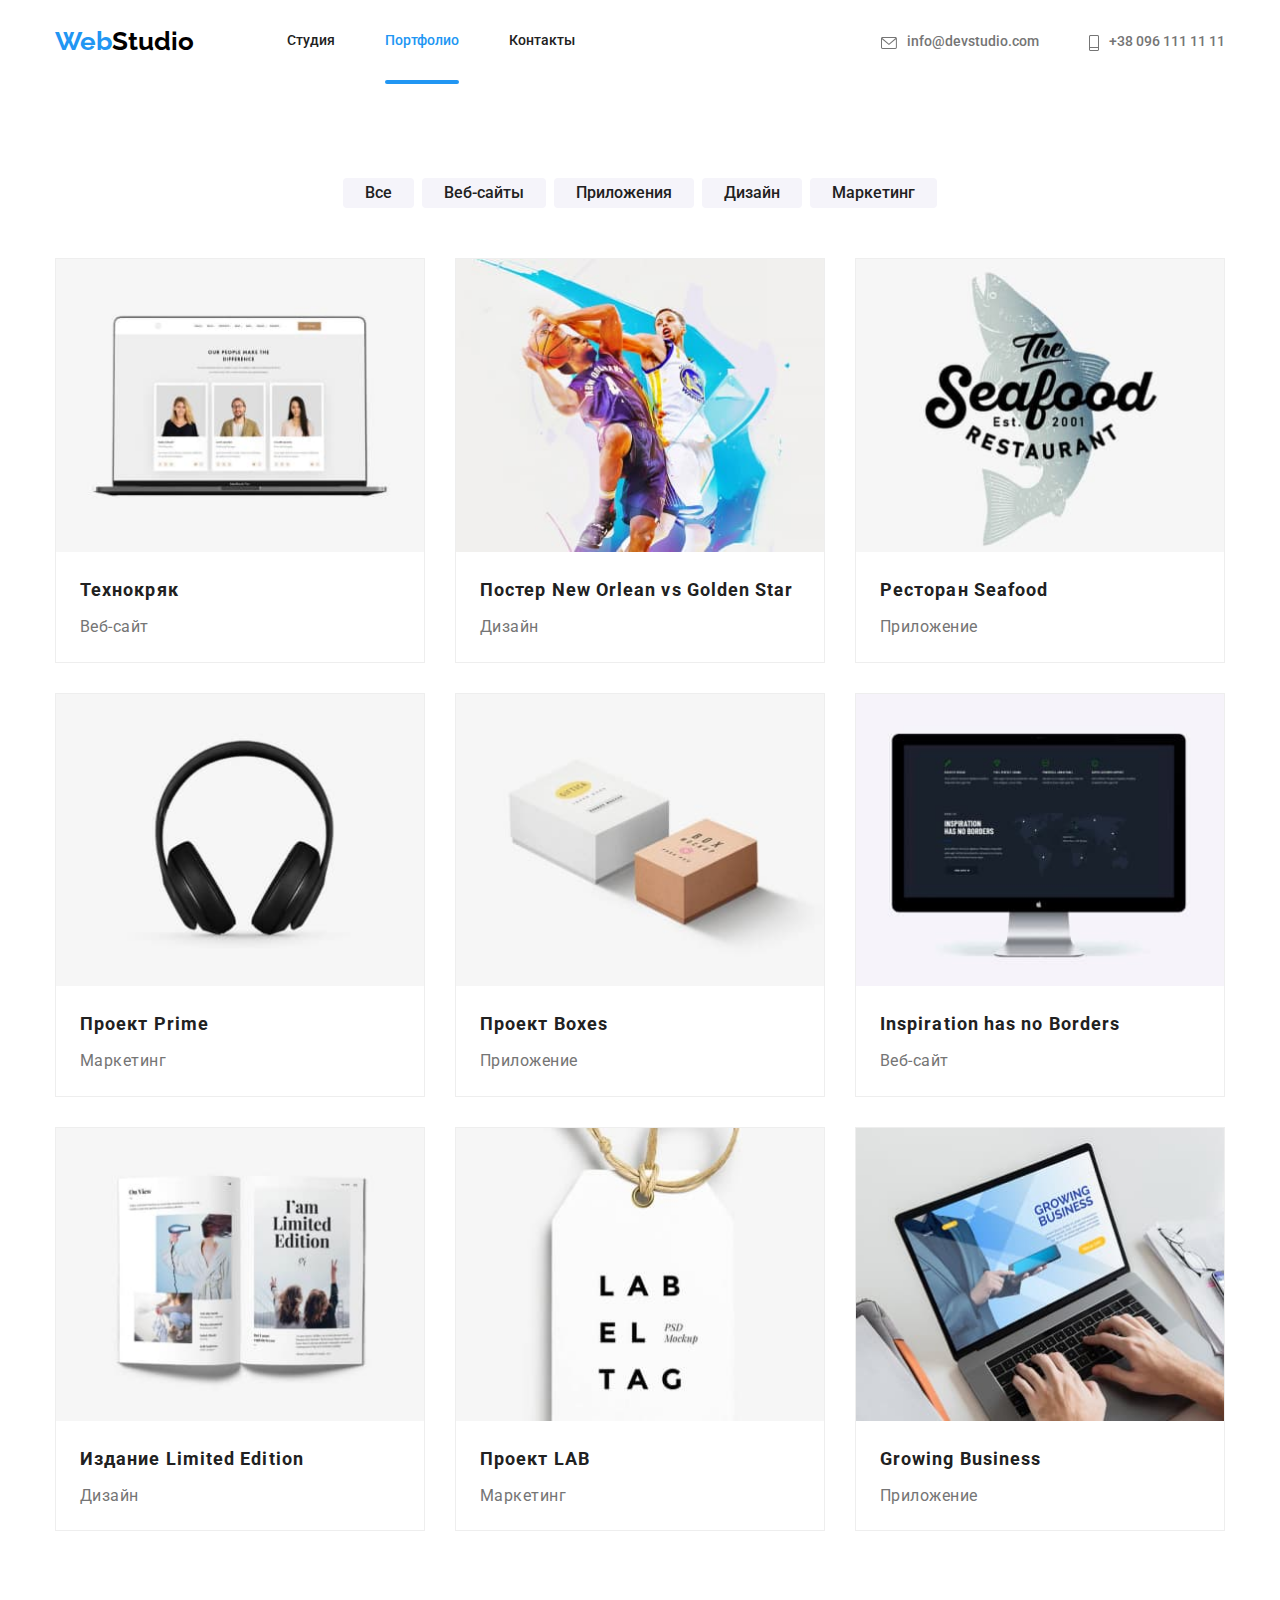
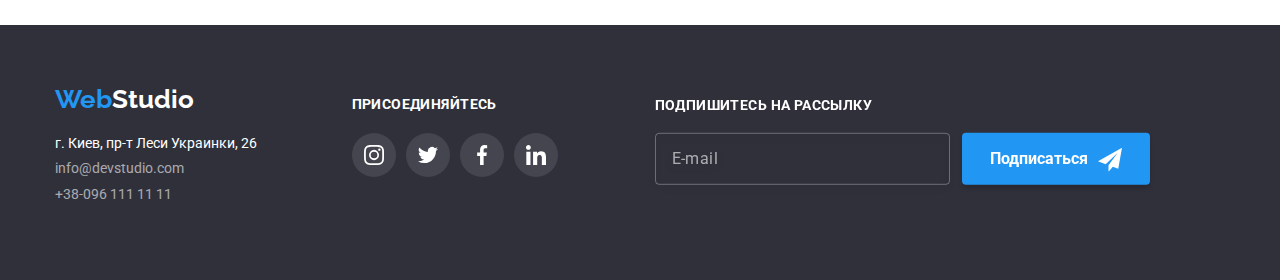
==== portfolio.html @ 7a6f1913 "my seven commit" ====
<!DOCTYPE html>
<html lang="ru">
<head>
    <meta charset="UTF-8">
    <meta name="viewport" content="width=device-width, initial-scale=1.0">
    <link rel="stylesheet" href="./css/normolize.css">
    <link rel="stylesheet" href="./css/style.css">
    <link rel="preconnect" href="https://fonts.gstatic.com">
    <link href="https://fonts.googleapis.com/css2?family=Raleway:wght@700&family=Roboto:wght@400;500;700;900&display=swap" rel="stylesheet">
    <title>WebStudio</title>
</head>
<body>
    <header class="header">
        <div class="container">
            <nav class="header-nav">
            <a class="logo" href="./index.html"><span class="logo-blue">Web</span>Studio</a>
            <ul class="nav-list">
                <li><a class="nav-link" href="./index.html">Студия</a></li>
                <li class="isActive"><a class="nav-link" href="./portfolio.html">Портфолио</a></li>
                <li><a class="nav-link" href="">Контакты</a></li>
            </ul>
            </nav>
            <ul class="contacts-list">
                <li class="contacts-aktive"><a class="contacts" href="mailto:info@devstudio.com">
                    <svg class="link-icon-mail" width="16" height="12">
                        <use href="./images/icons.svg#icon-mail"></use>
                    </svg>info@devstudio.com</a></li>
                <li class="contacts-aktive"><a class="contacts" href="tel:+38 096 111 11 11">
                    <svg class="link-icon-tel" width="10" height="16">
                        <use href="./images/icons.svg#icon-smartphone"></use>
                    </svg>+38 096 111 11 11</a></li>
            </ul>
            
        </div>
    </header>
    <main class="main-portfolio">
        <div class="container">
            <h2 class="portfolio">Наши проекты</h2>
            <ul class="btn">
                <li><button class="button">Все</button></li>
                <li><button class="button">Веб-сайты</button></li>
                <li><button class="button">Приложения</button></li>
                <li><button class="button">Дизайн</button></li>
                <li><button class="button">Маркетинг</button></li>
            </ul>
            <ul class="working">
                 <li class="work-card">
                    <div class="work-thumb">
                        <img src="./images/technohryak.jpg" alt="Пример работы">
                        <p class="text">
                        Технокряк это современная площадка распространения
                        коронавируса. Компании используют эту платформу для
                        цифрового шпионажа и атак на защищённые сервера
                        конкурентов.
                        </p>
                    </div>
                    <div class="work-section">
                        <h3 class="work-title">Технокряк</h3>
                        <p class="work-description">Веб-сайт</p>
                    </div>
                </li>
                <li class="work-card">
                    <div class="work-thumb">
                        <img src="./images/poster.jpg" alt="Пример работы">
                        <p class="text">
                        Технокряк это современная площадка распространения
                        коронавируса. Компании используют эту платформу для
                        цифрового шпионажа и атак на защищённые сервера
                        конкурентов.
                        </p>
                    </div>
                    <div class="work-section">
                        <h3 class="work-title">Постер New Orlean vs Golden Star</h3>
                        <p class="work-description">Дизайн</p>
                    </div>
                </li>
                <li class="work-card">
                    <div class="work-thumb">
                        <img src="./images/restoran.jpg" alt="Пример работы">
                        <p class="text">
                        Технокряк это современная площадка распространения
                        коронавируса. Компании используют эту платформу для
                        цифрового шпионажа и атак на защищённые сервера
                        конкурентов.
                        </p>
                    </div>
                    <div class="work-section">
                        <h3 class="work-title">Ресторан Seafood</h3>
                        <p class="work-description">Приложение</p>
                    </div>
                </li>
                <li class="work-card">
                    <div class="work-thumb">
                        <img src="./images/prime.jpg" alt="Пример работы">
                        <p class="text">
                        Технокряк это современная площадка распространения
                        коронавируса. Компании используют эту платформу для
                        цифрового шпионажа и атак на защищённые сервера
                        конкурентов.
                        </p>
                    </div>
                    <div class="work-section">
                        <h3 class="work-title">Проект Prime</h3>
                        <p class="work-description">Маркетинг</p>
                    </div>
                </li>
                <li class="work-card">
                    <div class="work-thumb">
                        <img src="./images/boxes.jpg" alt="Пример работы">
                        <p class="text">
                        Технокряк это современная площадка распространения
                        коронавируса. Компании используют эту платформу для
                        цифрового шпионажа и атак на защищённые сервера
                        конкурентов.
                        </p>
                    </div>
                    <div class="work-section">
                        <h3 class="work-title">Проект Boxes</h3>
                        <p class="work-description">Приложение</p>
                    </div>
                </li>
                <li class="work-card">
                    <div class="work-thumb">
                        <img src="./images/web.jpg" alt="Пример работы">
                        <p class="text">
                        Технокряк это современная площадка распространения
                        коронавируса. Компании используют эту платформу для
                        цифрового шпионажа и атак на защищённые сервера
                        конкурентов.
                        </p>
                    </div>
                    <div class="work-section">
                        <h3 class="work-title">Inspiration has no Borders</h3>
                        <p class="work-description">Веб-сайт</p>
                    </div>
                </li>
                <li class="work-card">
                    <div class="work-thumb">
                        <img src="./images/limited.jpg" alt="Пример работы">
                        <p class="text">
                        Технокряк это современная площадка распространения
                        коронавируса. Компании используют эту платформу для
                        цифрового шпионажа и атак на защищённые сервера
                        конкурентов.
                        </p>
                    </div>
                    <div class="work-section">
                        <h3 class="work-title">Издание Limited Edition</h3>
                        <p class="work-description">Дизайн</p>
                    </div>
                </li>
                <li class="work-card">
                    <div class="work-thumb">
                        <img src="./images/lab.jpg" alt="Пример работы">
                        <p class="text">
                        Технокряк это современная площадка распространения
                        коронавируса. Компании используют эту платформу для
                        цифрового шпионажа и атак на защищённые сервера
                        конкурентов.
                        </p>
                    </div>
                    <div class="work-section">
                        <h3 class="work-title">Проект LAB</h3>
                        <p class="work-description">Маркетинг</p>
                    </div>
                </li>
                <li class="work-card">
                    <div class="work-thumb">
                        <img src="./images/growing.jpg" alt="Пример работы">
                        <p class="text">
                        Технокряк это современная площадка распространения
                        коронавируса. Компании используют эту платформу для
                        цифрового шпионажа и атак на защищённые сервера
                        конкурентов.
                        </p>
                    </div>
                    <div class="work-section">
                        <h3 class="work-title">Growing Business</h3>
                        <p class="work-description">Приложение</p>
                    </div>
                </li>
            </ul>
        </div>
    </main>

    <footer>
        <div class="container">
            <div class="footer-left">
                <a class="logo-footer" href="./index.html"><span class="logo-blue">Web</span>Studio</a>
                <address>
                <p class="adress">г. Киев, пр-т Леси Украинки, 26</p>
                <a class="footer-contacts" href="mailto:info@devstudio.com">info@devstudio.com</a>
                <a class="footer-contacts" href="tel:+38 096 111 11 11">+38-096 111 11 11</a>
                </address>
            </div>
            <div class="social-icons-footer">
                <h3 class="social-footer-item">присоединяйтесь</h3>
                <ul class="socials">
                    <li class="social-list">
                      <a href="#" class="social-link" aria-label="на instagram">
                        <svg class="icon-social">
                          <use href="./images/icons.svg#icon-inst"></use>
                        </svg>
                      </a>
                    </li>
                    <li class="social-list">
                      <a href="#" class="social-link" aria-label="на twitter">
                        <svg class="icon-social">
                          <use href="./images/icons.svg#icon-tvit"></use>
                        </svg>
                      </a>
                    </li>
                    <li class="social-list">
                      <a href="#" class="social-link" aria-label="на facebook">
                        <svg class="icon-social">
                          <use href="./images/icons.svg#icon-face"></use>
                        </svg>
                      </a>
                    </li>
                    <li class="social-list">
                      <a href="#" class="social-link" aria-label="на linkedin">
                        <svg class="icon-social">
                          <use href="./images/icons.svg#icon-linkd"></use>
                        </svg>
                      </a>
                    </li>
                    </ul>
            </div>

            <div class="join">
                <h3 class="join-item">Подпишитесь на рассылку</h3> 
                <form class="join-form" autocomplete="off">
                  <div class="join-group">
                    <label for="join-email" class="label"></label>
                    <div class="input-wrapper">
                      <input class="join-input" type="email" name="email" id="join-email" placeholder="E-mail"/>
                    </div>
                  </div>
                  
                  <button class="join-button" type="submit"><span class="join-button-title">Подписаться</span>
                    <svg width="24" height="24" class="join-icon">
                      <use href="images/icons.svg#icon-icon-send"></use>
                    </svg>
                  </button>
                  
                </form>
              </div>
              
        </div>
    </footer>
</body>
</html>
---- css/normolize.css ----
/*! modern-normalize v1.0.0 | MIT License | https://github.com/sindresorhus/modern-normalize */

/*
Document
========
*/

/**
Use a better box model (opinionated).
*/

*,
*::before,
*::after {
	box-sizing: border-box;
}

/**
Use a more readable tab size (opinionated).
*/

:root {
	-moz-tab-size: 4;
	tab-size: 4;
}

/**
1. Correct the line height in all browsers.
2. Prevent adjustments of font size after orientation changes in iOS.
*/

html {
	line-height: 1.15; /* 1 */
	-webkit-text-size-adjust: 100%; /* 2 */
}

/*
Sections
========
*/

/**
Remove the margin in all browsers.
*/

body {
	margin: 0;
}

/**
Improve consistency of default fonts in all browsers. (https://github.com/sindresorhus/modern-normalize/issues/3)
*/

body {
	font-family:
		system-ui,
		-apple-system, /* Firefox supports this but not yet `system-ui` */
		'Segoe UI',
		Roboto,
		Helvetica,
		Arial,
		sans-serif,
		'Apple Color Emoji',
		'Segoe UI Emoji';
}

/*
Grouping content
================
*/

/**
1. Add the correct height in Firefox.
2. Correct the inheritance of border color in Firefox. (https://bugzilla.mozilla.org/show_bug.cgi?id=190655)
*/

hr {
	height: 0; /* 1 */
	color: inherit; /* 2 */
}

/*
Text-level semantics
====================
*/

/**
Add the correct text decoration in Chrome, Edge, and Safari.
*/

abbr[title] {
	text-decoration: underline dotted;
}

/**
Add the correct font weight in Edge and Safari.
*/

b,
strong {
	font-weight: bolder;
}

/**
1. Improve consistency of default fonts in all browsers. (https://github.com/sindresorhus/modern-normalize/issues/3)
2. Correct the odd 'em' font sizing in all browsers.
*/

code,
kbd,
samp,
pre {
	font-family:
		ui-monospace,
		SFMono-Regular,
		Consolas,
		'Liberation Mono',
		Menlo,
		monospace; /* 1 */
	font-size: 1em; /* 2 */
}

/**
Add the correct font size in all browsers.
*/

small {
	font-size: 80%;
}

/**
Prevent 'sub' and 'sup' elements from affecting the line height in all browsers.
*/

sub,
sup {
	font-size: 75%;
	line-height: 0;
	position: relative;
	vertical-align: baseline;
}

sub {
	bottom: -0.25em;
}

sup {
	top: -0.5em;
}

/*
Tabular data
============
*/

/**
1. Remove text indentation from table contents in Chrome and Safari. (https://bugs.chromium.org/p/chromium/issues/detail?id=999088, https://bugs.webkit.org/show_bug.cgi?id=201297)
2. Correct table border color inheritance in all Chrome and Safari. (https://bugs.chromium.org/p/chromium/issues/detail?id=935729, https://bugs.webkit.org/show_bug.cgi?id=195016)
*/

table {
	text-indent: 0; /* 1 */
	border-color: inherit; /* 2 */
}

/*
Forms
=====
*/

/**
1. Change the font styles in all browsers.
2. Remove the margin in Firefox and Safari.
*/

button,
input,
optgroup,
select,
textarea {
	font-family: inherit; /* 1 */
	font-size: 100%; /* 1 */
	line-height: 1.15; /* 1 */
	margin: 0; /* 2 */
}

/**
Remove the inheritance of text transform in Edge and Firefox.
1. Remove the inheritance of text transform in Firefox.
*/

button,
select { /* 1 */
	text-transform: none;
}

/**
Correct the inability to style clickable types in iOS and Safari.
*/

button,
[type='button'],
[type='reset'],
[type='submit'] {
	-webkit-appearance: button;
}

/**
Remove the inner border and padding in Firefox.
*/

::-moz-focus-inner {
	border-style: none;
	padding: 0;
}

/**
Restore the focus styles unset by the previous rule.
*/

:-moz-focusring {
	outline: 1px dotted ButtonText;
}

/**
Remove the additional ':invalid' styles in Firefox.
See: https://github.com/mozilla/gecko-dev/blob/2f9eacd9d3d995c937b4251a5557d95d494c9be1/layout/style/res/forms.css#L728-L737
*/

:-moz-ui-invalid {
	box-shadow: none;
}

/**
Remove the padding so developers are not caught out when they zero out 'fieldset' elements in all browsers.
*/

legend {
	padding: 0;
}

/**
Add the correct vertical alignment in Chrome and Firefox.
*/

progress {
	vertical-align: baseline;
}

/**
Correct the cursor style of increment and decrement buttons in Safari.
*/

::-webkit-inner-spin-button,
::-webkit-outer-spin-button {
	height: auto;
}

/**
1. Correct the odd appearance in Chrome and Safari.
2. Correct the outline style in Safari.
*/

[type='search'] {
	-webkit-appearance: textfield; /* 1 */
	outline-offset: -2px; /* 2 */
}

/**
Remove the inner padding in Chrome and Safari on macOS.
*/

::-webkit-search-decoration {
	-webkit-appearance: none;
}

/**
1. Correct the inability to style clickable types in iOS and Safari.
2. Change font properties to 'inherit' in Safari.
*/

::-webkit-file-upload-button {
	-webkit-appearance: button; /* 1 */
	font: inherit; /* 2 */
}

/*
Interactive
===========
*/

/*
Add the correct display in Chrome and Safari.
*/

summary {
	display: list-item;
}
---- css/style.css ----
:root {
    --white-text: #FFFFFF;
    --blue-text: #2196F3;
    --grey-text: #757575;
    --graphite-text: #212121;
    --black-text: #000000;
    --grey-text-op60: rgba(255, 255, 255, 0.6);
    --back-gray: #2F303A;
    --back-white: #E5E5E5;
    --back-gray-light: #F5F4FA;
}

*{
    margin: 0;
    padding: 0;
    box-sizing: border-box;
}

ul {
    list-style: none;
    margin: 0;
    padding: 0;
}

img {
    max-width: 100%;
    display: block;
}
a {
    text-decoration: none;
  }

li {
    text-decoration: none;
    margin: 0;
  }

body {
    font-family: 'Roboto', sans-serif;
}

.container {
    width: 1200px;
    padding: 0 15px;
    margin: 0 auto;
    
}

/*HEDER*/

.header {
    position: sticky;
    top: -1px;
    background: #ffffff;
    border-bottom: 1px;
    border-color: var(--blue-text);
    /* z-index: 1; */
}

.header .container {
    
    display: flex;
    align-items: center;
}
.header-nav,
.nav-list,
.contacts-list {
    display: flex;
}

.header-nav {
    align-items: center;
}

.nav-list {
    margin-left: 93px;   
}

.nav-list a,
.contacts-list a{
    display: block;
    padding: 32px 0;
}

.nav-list li:not(:last-child) {
    margin-right: 50px;
}

.logo {
    font-family: Raleway;
    font-style: normal;
    font-weight: bold;
    color: var(--black-text);
    font-size: 26px;

}

.logo-blue {
    font-family: Raleway;
    font-style: normal;
    font-weight: bold;
    color: var(--blue-text);
    font-size: 26px;
}

/* .nav-link:active {
    font-style: normal;
    font-weight: 500;
    font-size: 14px;
    color: var(--blue-text);
} */

.isActive .nav-link {
    color: var(--blue-text);
    transition: 250ms cubic-bezier(0.4, 0, 0.2, 1);
}

.isActive::after {
    display: block;
    content: "";
    height: 4px;
    background: #2196F3;
    border-radius: 2px;
    transition: 250ms cubic-bezier(0.4, 0, 0.2, 1);
}

.nav-link {
    font-style: normal;
    font-weight: 500;
    font-size: 14px;
    color: var(--graphite-text);
    padding: 32px 0;
    transition: 250ms cubic-bezier(0.4, 0, 0.2, 1);
}

.nav-link:focus,
.nav-link:hover {
    font-style: normal;
    font-weight: 500;
    font-size: 14px;
    color: var(--blue-text);
    transition: 250ms cubic-bezier(0.4, 0, 0.2, 1);
}

.contacts {
    font-style: normal;
    font-weight: 500;
    font-size: 14px;
    color: var(--grey-text);
    transition: 250ms cubic-bezier(0.4, 0, 0.2, 1);
}


.contacts-list {
    display: flex;
    margin-left: auto;
    margin-right: 0;
    transition: 250ms cubic-bezier(0.4, 0, 0.2, 1);
}

.contacts-list li:last-child {
    margin-left: 50px;
}

.contacts-list .contacts .link-icon-mail, .link-icon-tel {
    fill: currentColor;
    vertical-align: middle;
    margin-right: 10px;
}

.contacts:focus,
.contacts:hover {
    font-style: normal;
    font-weight: 500;
    font-size: 14px;
    color: var(--blue-text);
    transition: 250ms cubic-bezier(0.4, 0, 0.2, 1);
}


/* HERO*/

h1 {
    text-transform: uppercase;
    font-style: normal;
    font-weight: 900;
    font-size: 44px;
    color: var(--white-text);
    text-align: center;
    letter-spacing: 0.06em;
    margin-bottom: 30px;
    
}

.order {
    font-style: normal;
    font-weight: bold;
    font-size: 16px;
    color: var(--white-text);
    /* text-align: center; */
    background: #2196F3;
    border-radius: 4px;
    padding: 10px 32px;
    /* justify-content: center; */
    /* display: inline-block; */
    /* align-items: center; */
    border-width: 0;
    transition: 250ms cubic-bezier(0.4, 0, 0.2, 1);
}

.order:focus,
.order:hover {
    box-shadow: 0px 4px 4px rgba(0, 0, 0, 0.15);
    border-radius: 4px;
    transition: 250ms cubic-bezier(0.4, 0, 0.2, 1);
    outline: none;
    border: none;
}


button:active, button:focus {
    /* outline: none !important; */
}

.hero {
    background-image: linear-gradient(to right, rgba(47,48,58,0.4), rgba(47,48,58,0.4)),url(../images/hat.jpg);
    background-repeat: no-repeat;
    background-size: cover;
    background-position: center;
    max-width: 1600px;
    margin-right: auto;
    margin-left: auto;
    text-align: center;
    padding-top: 200px;
    padding-bottom: 200px;

}


/*ADVANTAGES*/

.advantage-box {
    display: flex;
    justify-content: center;
    align-items: center;
    width: 100%;
    background-color: #f5f4fa;
    border-radius: 4px;
    /* margin-bottom: 30px; */
}

.advantage-container {
    padding-top: 30px;
}

.advantages {
    padding-top: 94px;
    padding-bottom: 94px;
}

.advantages-list {
    display: flex;
}

.advantages-list li:not(:last-child) {
    margin-right: 30px;
}
.advantages-title {
    text-transform: uppercase;
    font-style: normal;
    font-weight: bold;
    font-size: 14px;
    line-height: 1.19;
    letter-spacing: 0.03em;
    color: var(--graphite-text);
    margin-bottom: 10px;
}

.description {
    font-family: Roboto;
    font-style: normal;
    font-weight: normal;
    font-size: 14px;
    line-height: 1.71;
    color: var(--grey-text);
    letter-spacing: 0.03em;
}

/*MAKE*/

.make {
    padding-bottom: 94px;
}

.make-title {
    font-family: Roboto;
    font-style: normal;
    font-weight: bold;
    font-size: 36px;
    text-align: center;
    line-height: 1.17;
    letter-spacing: 0.03em;
    color: #212121;
    margin-bottom: 50px;
}

.make-list {
    display: flex;
}

.make-list li:not(:last-child) {
    margin-right: 30px;
}

.make-thumb {
    position: relative;
}
.make-tumb-title {
    position: absolute;
    width: 100%;
    left: 0;
    bottom: 0;
    background: rgba(47, 48, 58, 0.8);
    padding: 27px 82px;
}

.make-tumb-title h3 {
font-family: Roboto;
font-style: normal;
font-weight: bold;
font-size: 14px;
line-height: 1.14;
text-align: center;
letter-spacing: 0.03em;
text-transform: uppercase;
color: #FFFFFF;
}

/*TEAM*/

.team-container {
    background: #F5F4FA;
    padding-top: 94px;
    padding-bottom: 94px;
    
}

.team-title {
    font-style: normal;
    font-weight: bold;
    font-size: 36px;
    color: var(--graphite-text);
    margin-bottom: 50px;
    text-align: center;
}

.team-box {
    background: #FFFFFF;
    box-shadow: 0px 1px 3px rgba(0, 0, 0, 0.12), 0px 1px 1px rgba(0, 0, 0, 0.14), 0px 2px 1px rgba(0, 0, 0, 0.2);
    border-radius: 0px 0px 4px 4px;
   
}

.team {
    display: flex;
    
}

.team .teamboxing:not(:last-child) {
    margin-right: 30px;
}

.teamboxing {
    margin-bottom: 30px;
}

.socials {
    display: flex;
    align-items: center;
    justify-content: center;  
}

.social-list {
    margin-right: 10px;
    
}

.social-list:last-child {
    margin-right:  0px;
}

.social-link {
    width: 44px;
    height: 44px;
    display: block;
    background: #FFFFFF;
    border-radius: 50%;
    transition: 250ms cubic-bezier(0.4, 0, 0.2, 1); 
    
    
}

.social-link:focus .icon-social,
.social-link:hover .icon-social {
    background: #2196F3;
    
    fill: #FFFFFF;
    
}

.icon-social {
    width: 100%;
    height: 100%;
    fill: #afb1b8;
    border-radius: 50%;
    transition: 250ms cubic-bezier(0.4, 0, 0.2, 1); 
}

.social-icons-footer .social-link{
    background: rgba(255, 255, 255, 0.1);
}

.social-icons-footer .icon-social {
    fill: #fff;
}

.container-team-title {
    padding-top: 30px;
    padding-bottom: 30px;
}

.name {
    font-style: normal;
    font-weight: 500;
    font-size: 16px;
    color: var(--graphite-text);
    text-align: center;
    line-height: 1.19;
    letter-spacing: 0.03em;
    /* padding-top: 30px;
    padding-bottom: 10px; */
    margin-bottom: 10px;
}

.specialty {
    font-style: normal;
    font-weight: normal;
    font-size: 16px;
    color: var(--grey-text);
    text-align: center;
    line-height: 1.19;
    letter-spacing: 0.03em;
    margin-bottom: 16px;
}

/*CLIENTS*/

.clients {
    padding: 94px 0;
}

.client-title {
    margin-bottom: 50px;
    font-family: Roboto;
    font-style: normal;
    font-weight: bold;
    font-size: 36px;
    text-align: center;
    line-height: 1.17;
    letter-spacing: 0.03em;
    color: #212121;
}

.client-link {
    display: flex;
    justify-content: center;
    align-items: center;
    width: 100%;
    height: 90px;
    border: 1px solid #afb1b8;
    border-radius: 4px;
    color: #afb1b8;
    transition: 250ms cubic-bezier(0.4, 0, 0.2, 1);   
}

.client-link:hover,
.client-link:focus {
    border-color: #2196f3;
    color: #2196F3;
    transition: 250ms cubic-bezier(0.4, 0, 0.2, 1);
}

.icon-customer {
    fill: currentColor;
}

.client-list {
    display: flex;
    flex-wrap: wrap;
}

.client-list .item {
    width: calc((100% - 30px * 5) / 6);
  }
  .client-list .item:not(:last-child) {
    margin-right: 30px;
  }

/*MAIN*/
.portfolio {
    display: none;
}

.container .btn {
    display: flex;
    width: 100%;
}

.btn {
    display: flex;
    margin-bottom: 50px;
    justify-content: center;    
}

.btn li:not(:last-child) {
    margin-right: 8px;   
}

/* .button {
    font-family: inherit;
    font-style: normal;
    font-weight: 500;
    font-size: 16px;
    color: #212121;
    background: #F5F4FA;
    border-radius: 4px;
    padding: 6px 22px;   
} */

.button:focus,
.button:hover {
    font-family: inherit;
    font-style: normal;
    font-weight: 500;
    font-size: 16px;
    color: #FFFFFF;
    background: #2196F3;
    border-radius: 4px;
    box-shadow: 0px 3px 1px rgba(0, 0, 0, 0.1), 0px 1px 2px rgba(0, 0, 0, 0.08), 0px 2px 2px rgba(0, 0, 0, 0.12);
    border-radius: 4px;
    transition: 250ms cubic-bezier(0.4, 0, 0.2, 1);
}

.button:active {
    font-family: inherit;
    font-style: normal;
    font-weight: 500;
    font-size: 16px;
    color: #FFFFFF;
    background: #2196F3;
    box-shadow: 0px 3px 1px rgba(0, 0, 0, 0.1), 0px 1px 2px rgba(0, 0, 0, 0.08), 0px 2px 2px rgba(0, 0, 0, 0.12);
    border-radius: 4px;
}
.button {
    font-family: inherit;
    font-style: normal;
    font-weight: 500;
    font-size: 16px;
    color: #212121;
    background: #F5F4FA;
    border-radius: 4px;
    padding: 6px 22px;
    outline: none;
    border: none;
    transition: 250ms cubic-bezier(0.4, 0, 0.2, 1);
  
}

.button,.button:active,.button:focus {
    outline: none;
    border: none;
}

.button:focus {
    color: #FFFFFF;
}

.button:focus {
    background: #2196F3;
}

/*WORKING*/

.main-portfolio {
    padding: 94px 0;
}
.work-title {
    font-style: normal;
    font-weight: bold;
    font-size: 18px;
    color: #212121;
    line-height: 2;
    letter-spacing: 0.06em;
    /* margin-top: 20px; */
    margin-bottom: 4px;
    text-align: left;
    /* padding-left: 24px; */
    max-width: 370px;   
}

.work-description {
    font-style: normal;
    font-weight: normal;
    font-size: 16px;
    color: #757575;
    line-height: 1.87;
    letter-spacing: 0.03em;
    text-align: left;
    /* padding-left: 24px; */
    /* padding-bottom: 20px; */
    max-width: 370px;   
} 

.work-section {
    padding: 20px 24px;
}
.container .working {
    display: flex;
    flex-wrap: wrap;
}

.work-card {
    background: #FFFFFF;
    border: 1px solid #EEEEEE;
    box-sizing: border-box;
    max-width: 370px; 
    transition: 250ms cubic-bezier(0.4, 0, 0.2, 1);  
}

.work-card:focus, 
.work-card:hover {
    box-shadow: 0px 1px 1px rgba(0, 0, 0, 0.12), 0px 4px 4px rgba(0, 0, 0, 0.06), 1px 4px 6px rgba(0, 0, 0, 0.16);
    transition: 250ms cubic-bezier(0.4, 0, 0.2, 1);
}

.working {
    margin-left: -30px;
    margin-top: -30px;
}

.working .work-card {
    flex-basis: calc(100%/3-30px);
    margin-left: 30px;
    margin-top: 30px;
}

.work-thumb {
    position: relative;
    overflow: hidden;
    transition: 250ms cubic-bezier(0.4, 0, 0.2, 1); 
    
}

.work-thumb::before {
    content: "";
    position: absolute;
    left: 0;
    top: 0;
    width: 100%;
    height: 100%;
    background: rgba(33, 150, 243, 0.9);
    opacity: 0;
    transform: translateY(100%);
    transition: 250ms cubic-bezier(0.4, 0, 0.2, 1); 
}


.text {
    position: absolute;
    left: 0;
    top: 0;
    width: 100%;
    height: 100%;
    margin: 0;
    padding: 63px 24px;
    color: #ffffff;
    font-weight: 400;
    font-size: 18px;
    line-height: 1.56;
    opacity: 0;
    transform: translateY(100%);
    
      
}

.work-card:focus .work-thumb::before,
.work-card:hover .work-thumb::before {
    opacity: 1;
    transition: 250ms cubic-bezier(0.4, 0, 0.2, 1);
    transform: translateY(0);
}

.work-card:focus .text,
.work-card:hover .text {
    opacity: 1;
    transition: 250ms cubic-bezier(0.4, 0, 0.2, 1);
    transform: translateY(0);
}




  

/* .working li:nth-child(3n + 2) {
    margin-left: 30px;   
}
.working li:nth-child(3n + 2) {
    margin-right: 30px; 
}
.working li:nth-child(4) {
    margin-top: 30px;
    margin-bottom: 30px;
}
.working li:nth-child(5) {
    margin-top: 30px;
    margin-bottom: 30px;
}
.working li:nth-child(6) {
    margin-top: 30px;
    margin-bottom: 30px;
} */

/*FOOTER*/

footer {
    padding: 60px 0;
    display: flex;
    
    background: var(--back-gray);
}

.footer-left {
    width: 25%;
    display: inline-block;
    
}

.logo-footer {
    display: block;
    font-family: Raleway;
    font-style: normal;
    font-weight: bold;
    font-size: 26px;
    color: var(--white-text);
    margin-bottom: 20px;
   
    
}
.adress {
    font-style: normal;
    font-weight: normal;
    font-size: 14px;
    color: var(--white-text);
    
}

.footer-contacts {
    font-style: normal;
    font-weight: normal;
    font-size: 14px;
    color: var(--grey-text-op60);
    display: flex;
    flex-direction: column;
    padding-top: 9px;
}

.social-icons-footer {
    vertical-align: top;
    display: inline-block;
    padding-top: 12px;
    
}

.social-footer-item {
    
    font-family: Roboto;
    font-style: normal;
    font-weight: bold;
    font-size: 14px;
    line-height: 1.14;
    letter-spacing: 0.03em;
    text-transform: uppercase;
    color: #FFFFFF;
    margin-bottom: 20px;
}

/*MODAL*/

.modal-sign {
    position: fixed;
    top: 0;
    left: 0;
    width: 100%;
    height: 100%;
    background: rgba(0, 0, 0, 0.2);
    transition: 250ms cubic-bezier(0.4, 0, 0.2, 1); 
    /* z-index: 2; */
    
}

.modal-sign.is-hidden {
    opacity: 0;
    /* visibility: hidden; */
    pointer-events: none;
    
}

.modal-sign.is-hidden .modal {
    transform: translate(-300%, -50%);
    transition: 250ms cubic-bezier(0.4, 0, 0.2, 1); 
}


.modal {
    position: absolute;
    top: 50%;
    left: 50%;
    transform: translate(-50%, -50%);
    max-width: 528px;
    width: 100%;
    background-color: #FFFFFF;
    padding: 40px;
    max-height: 100vh;
    overflow-y: auto;
    box-shadow: 0px 1px 3px rgba(0, 0, 0, 0.12), 0px 1px 1px rgba(0, 0, 0, 0.14), 0px 2px 1px rgba(0, 0, 0, 0.2);
    border-radius: 4px;
    transition: 250ms cubic-bezier(0.4, 0, 0.2, 1);  
}

.modal-btn {
    position: absolute;
    top: 8px;
    right: 8px;
    display: flex;
    align-items: center;
    justify-content: center;
    width: 30px;
    height: 30px;
    margin-left: auto;
    background: #FFFFFF;
    border: 1px solid rgba(0, 0, 0, 0.1);
    box-sizing: border-box;
    border-radius: 100%;
}

.icon-close {
    fill: black;
    margin: 0;
    padding: 0;
    width: 18px;
    height: 18px;
    cursor: pointer;
    
}

.icon-close:hover,
.icon-close:focus {
    fill: #2196F3;
    
}

.signup-form {
    max-width: 448px;
}

.signup-form .input {
    width: 100%;
    border: 1px solid rgba(33, 33, 33, 0.2);
    box-sizing: border-box;
    border-radius: 4px;
    font-family: inherit;
    font-size: 12px;
    line-height: 1.167;
    letter-spacing: 0.01em;
    color: #757575;
    padding: 12px 42px;
    

}
  


.signup-form .group {
    display: flex;
    flex-direction: column;
    margin-bottom: 10px;
}

.signup-form .label {
    display: flex;
    flex-direction: column;
    margin-bottom: 4px;
    font-size: 12px;
    line-height: 1.167;
    letter-spacing: 0.01em;
    color: #757575;
  }

.title-form {
    display: flex;
    font-family: Roboto;
    font-style: normal;
    font-weight: bold;
    font-size: 20px;
    line-height: 1.15;
    text-align: center;
    letter-spacing: 0.03em;
    color: #212121;
    margin-bottom: 12px;
}

.signup-form .input-wrapper {
    position: relative;
}

.signup-form .icon {
    position: absolute;
    top: 50%;
    left: 12px;
    transform: translateY(-50%);
    cursor: pointer;
}

.signup-form .icon:focus,
.signup-form .icon:hover {
    fill: #2196F3;
}

.input:focus {
    outline: none;
    border: 1px solid #2196f3;
}

.input:focus ~ .icon {
    fill:#2196F3;
    
}


.signup-form .feedback {
    width: 100%;
    border: 1px solid rgba(33, 33, 33, 0.2);
    box-sizing: border-box;
    border-radius: 4px;
    font-family: inherit;
    font-size: 12px;
    line-height: 1.167;
    letter-spacing: 0.01em;
    color: #757575;
    /* padding-top: 40px; */
}


.signup-form .feedback:focus {
    outline: none;
    border: 1px solid #2196f3;
    
}

.checkbox-input {
    -webkit-appearance: none;
    position: absolute;
  }
  
  
.checkbox-span {
    display: inline-block;
    width: 16px;
    height: 15px;
    margin-right: 7px;
    border: 2px solid #212121;
    border-radius: 2px;
    cursor: pointer;
    align-items: center;
}

.checkbox-input:checked + .checkbox-span {
    border-color: transparent;
    background-color: #2196f3;
    background-image: url(../images/check-on.svg);
    background-size: contain;
    background-origin: border-box;
}

.checkbox-label {
      display: flex;
      align-items: center;
      
}

/* .check-input {
    -webkit-appearance: none;
    position: absolute;
  }
  
  .check {
    display: flex;
    align-items: center;
  }
  
  
  
  .check:checked + .check-icon {
    border-color: transparent;
    background-color: #2196f3;
    background-image: url(./images/check-on.svg);
    background-size: contain;
    background-origin: border-box;
  } */
/* .checkbox-input {
    -webkit-appearance: none;
    position: absolute;
}

.check {
    display: flex;
    align-items: center;
    
}

.checkbox-icon {
    display: inline-block;
    width: 16px;
    height: 15px;
    border: 2px solid #212121;
    border-radius: 4px;
    cursor: pointer;
}

.checkbox-input:checked + .checkbox-icon {
    border-color: transparent;
    background-color: #2196F3;
    background-image: url(/images/check-on.svg);
    background-size: contain;
    background-origin: border-box;
} */

/* .icon-check {
    border: 2px solid #212121;
    border-radius: 2px;
    cursor: pointer;
    
    
}

.icon-check:checked  {
    border: none;
    
}
/* input[type="checkbox"] + label {
    
    border: none;
    display: block;
} */

/* .checkbox-input {
    position: absolute;
    -webkit-appearance: none; 
    
} */ 

/* .check-input {
    position: absolute;
    -webkit-appearance: none;
    
} */

/* .check-box {
    position: absolute;
    
    margin-top: 3px;
    width: 16px;
    height: 15px;
    background-image: url(/images/check-off.svg);
    cursor: pointer;
} */

/* .icon-check {
    cursor: pointer;
}

.check-input:checked + .check-icon {
    background-color: green;
}
.agreement{
    margin-left: 23px;
} */

/* .check-input:checked + .check-box {
    background-image: url(/images/check-on.svg);
} */

/* .check {
    padding-left: 24px;
} */



.submit {
    display: flex;	
    position: relative;
    left: 50%;
    transform: translate(-50%, 0);
    font-style: normal;
    font-weight: bold;
    font-size: 16px;
    color: var(--white-text);
    background: #2196F3;
    border-radius: 4px;
    padding: 10px 55px;
    border-width: 0;
    box-shadow: 0px 4px 4px rgba(0, 0, 0, 0.15);
    cursor: pointer;
}

.input-wrapper .agreement {
    font-style: normal;
    font-weight: normal;
    font-size: 14px;
    line-height: 24px;
    letter-spacing: 0.03em;
    color: #757575;
 
}

.agreement-link {
    font-family: Roboto;
    font-style: normal;
    font-weight: normal;
    font-size: 14px;
    line-height: 1.714;
    letter-spacing: 0.03em;
    text-decoration-line: underline;
    color: #2196F3;
}

.feedback {
    display: flex;
    height: 120px;
    padding: 12px 16px;
    border: 1px solid rgba(33,33,33,0.2);
    border-radius: 4px;
    resize: none;
    margin-top: 4px;
}

::placeholder {
    position: relative;
    top: 0;
    font-size: 12px;
    line-height: 14px;
    letter-spacing: 0.01em;
    color: rgba(117, 117, 117, 0.5);
}


.join {
    display: inline-block;
    margin-left: 93px;
    transform: translate(0, -40%);
    
}

.join-item {
    font-size: 14px;
    line-height: 1.142;
    letter-spacing: 0.03em;
    text-transform: uppercase;
    color: #FFFFFF;
    margin-bottom: 20px;
}

.join-form {
    display: flex;
    
    
}

.join-input {
    width: 100%;
    background-color: transparent;
    max-width: 295px;
    padding: 15px 16px;
    border: none;
    outline: none;
    color: #FFFFFF;
}


.join-input::placeholder {
    font-family: Roboto;
    font-style: normal;
    font-weight: normal;
    font-size: 16px;
    line-height: 1.25;
    display: flex;
    align-items: center;
    letter-spacing: 0.03em;
    color: rgba(255, 255, 255, 0.6);
}



.input-wrapper .join-input {
    width: 358px;
    border: 1px solid rgba(255, 255, 255, 0.3);
    box-sizing: border-box;
    filter: drop-shadow(0px 4px 4px rgba(0, 0, 0, 0.15));
    border-radius: 4px;
    font-family: inherit;
    font-style: normal;
    font-weight: normal;
    font-size: 16px;
    line-height: 1.25;
    align-items: center;
    letter-spacing: 0.03em;
    color: #fff
}




.join-button {	
    display: flex;
    position: relative;
    margin-left: 12px;
    padding: 10px 28px;
    font-style: normal;
    font-weight: bold;
    font-size: 16px;
    color: var(--white-text);
    border-width: 0;
    background: #2196F3;
    box-shadow: 0px 4px 4px rgba(0, 0, 0, 0.15);
    border-radius: 4px;
    cursor: pointer;
}

.join-button-title {
    margin-right: 10px;
    margin-top: 7px;
}

.join-icon {
    padding: 0;
    margin-top: 5px;
}
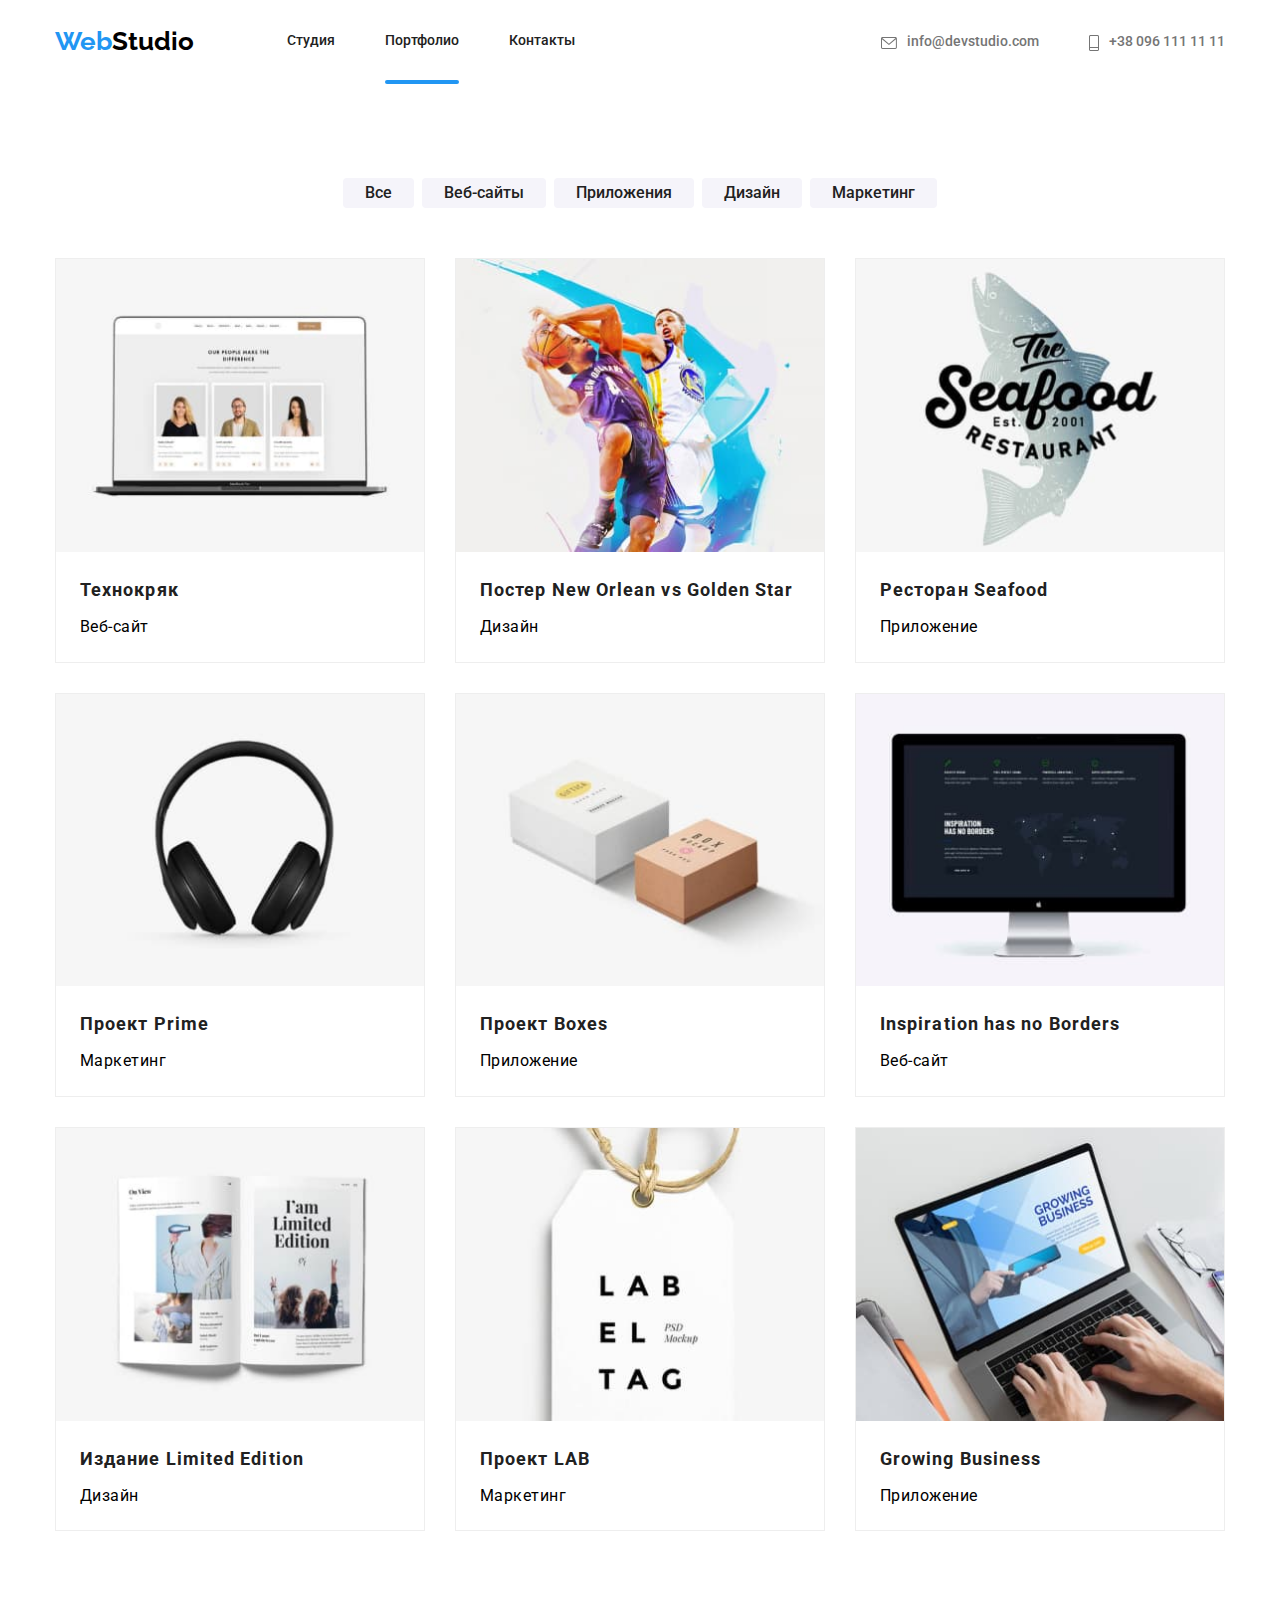
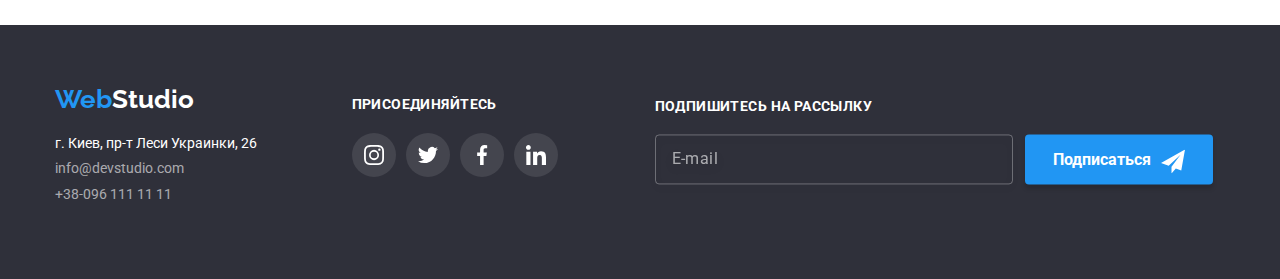
==== commit 701b8ab6: "my seven commit" ====
--- a/portfolio.html
+++ b/portfolio.html
@@ -14,174 +14,176 @@
         <div class="container">
             <nav class="header-nav">
             <a class="logo" href="./index.html"><span class="logo-blue">Web</span>Studio</a>
-            <ul class="nav-list">
-                <li><a class="nav-link" href="./index.html">Студия</a></li>
-                <li class="isActive"><a class="nav-link" href="./portfolio.html">Портфолио</a></li>
-                <li><a class="nav-link" href="">Контакты</a></li>
+            <ul class="header-nav__list">
+                <li><a class="header-nav__link" href="./index.html">Студия</a></li>
+                <li class="header-nav__isActive"><a class="header-nav__link" href="./portfolio.html">Портфолио</a></li>
+                <li><a class="header-nav__link" href="">Контакты</a></li>
             </ul>
             </nav>
             <ul class="contacts-list">
-                <li class="contacts-aktive"><a class="contacts" href="mailto:info@devstudio.com">
-                    <svg class="link-icon-mail" width="16" height="12">
+                <li class="contacts-list__item"><a class="contacts-list__link" href="mailto:info@devstudio.com">
+                    <svg class="contacts-list__mail" width="16" height="12">
                         <use href="./images/icons.svg#icon-mail"></use>
                     </svg>info@devstudio.com</a></li>
-                <li class="contacts-aktive"><a class="contacts" href="tel:+38 096 111 11 11">
-                    <svg class="link-icon-tel" width="10" height="16">
+                <li class="contacts-list__item"><a class="contacts-list__link" href="tel:+38 096 111 11 11">
+                    <svg class="contacts-list__tel" width="10" height="16">
                         <use href="./images/icons.svg#icon-smartphone"></use>
                     </svg>+38 096 111 11 11</a></li>
-            </ul>
-            
+            </ul> 
         </div>
     </header>
-    <main class="main-portfolio">
+    <section>
+        <main class="portfolio">
         <div class="container">
-            <h2 class="portfolio">Наши проекты</h2>
-            <ul class="btn">
-                <li><button class="button">Все</button></li>
-                <li><button class="button">Веб-сайты</button></li>
-                <li><button class="button">Приложения</button></li>
-                <li><button class="button">Дизайн</button></li>
-                <li><button class="button">Маркетинг</button></li>
+            <h2 class="portfolio__title">Наши проекты</h2>
+            <ul class="portfolio__list">
+                <li class="portfolio__li"><button class="portfolio__button">Все</button></li>
+                <li class="portfolio__li"><button class="portfolio__button">Веб-сайты</button></li>
+                <li class="portfolio__li"><button class="portfolio__button">Приложения</button></li>
+                <li class="portfolio__li"><button class="portfolio__button">Дизайн</button></li>
+                <li class="portfolio__li"><button class="portfolio__button">Маркетинг</button></li>
             </ul>
+
             <ul class="working">
-                 <li class="work-card">
-                    <div class="work-thumb">
+                 <li class="working__card">
+                    <div class="working__thumb">
                         <img src="./images/technohryak.jpg" alt="Пример работы">
-                        <p class="text">
-                        Технокряк это современная площадка распространения
-                        коронавируса. Компании используют эту платформу для
-                        цифрового шпионажа и атак на защищённые сервера
-                        конкурентов.
-                        </p>
-                    </div>
-                    <div class="work-section">
-                        <h3 class="work-title">Технокряк</h3>
-                        <p class="work-description">Веб-сайт</p>
-                    </div>
-                </li>
-                <li class="work-card">
-                    <div class="work-thumb">
+                        <p class="working__text">
+                        Технокряк это современная площадка распространения
+                        коронавируса. Компании используют эту платформу для
+                        цифрового шпионажа и атак на защищённые сервера
+                        конкурентов.
+                        </p>
+                    </div>
+                    <div class="working__section">
+                        <h3 class="working__title">Технокряк</h3>
+                        <p class="working__description">Веб-сайт</p>
+                    </div>
+                </li>
+                <li class="working__card">
+                    <div class="working__thumb">
                         <img src="./images/poster.jpg" alt="Пример работы">
-                        <p class="text">
-                        Технокряк это современная площадка распространения
-                        коронавируса. Компании используют эту платформу для
-                        цифрового шпионажа и атак на защищённые сервера
-                        конкурентов.
-                        </p>
-                    </div>
-                    <div class="work-section">
-                        <h3 class="work-title">Постер New Orlean vs Golden Star</h3>
-                        <p class="work-description">Дизайн</p>
-                    </div>
-                </li>
-                <li class="work-card">
-                    <div class="work-thumb">
+                        <p class="working__text">
+                        Технокряк это современная площадка распространения
+                        коронавируса. Компании используют эту платформу для
+                        цифрового шпионажа и атак на защищённые сервера
+                        конкурентов.
+                        </p>
+                    </div>
+                    <div class="working__section">
+                        <h3 class="working__title">Постер New Orlean vs Golden Star</h3>
+                        <p class="working__description">Дизайн</p>
+                    </div>
+                </li>
+                <li class="working__card">
+                    <div class="working__thumb">
                         <img src="./images/restoran.jpg" alt="Пример работы">
-                        <p class="text">
-                        Технокряк это современная площадка распространения
-                        коронавируса. Компании используют эту платформу для
-                        цифрового шпионажа и атак на защищённые сервера
-                        конкурентов.
-                        </p>
-                    </div>
-                    <div class="work-section">
-                        <h3 class="work-title">Ресторан Seafood</h3>
-                        <p class="work-description">Приложение</p>
-                    </div>
-                </li>
-                <li class="work-card">
-                    <div class="work-thumb">
+                        <p class="working__text">
+                        Технокряк это современная площадка распространения
+                        коронавируса. Компании используют эту платформу для
+                        цифрового шпионажа и атак на защищённые сервера
+                        конкурентов.
+                        </p>
+                    </div>
+                    <div class="working__section">
+                        <h3 class="working__title">Ресторан Seafood</h3>
+                        <p class="working__description">Приложение</p>
+                    </div>
+                </li>
+                <li class="working__card">
+                    <div class="working__thumb">
                         <img src="./images/prime.jpg" alt="Пример работы">
-                        <p class="text">
-                        Технокряк это современная площадка распространения
-                        коронавируса. Компании используют эту платформу для
-                        цифрового шпионажа и атак на защищённые сервера
-                        конкурентов.
-                        </p>
-                    </div>
-                    <div class="work-section">
-                        <h3 class="work-title">Проект Prime</h3>
-                        <p class="work-description">Маркетинг</p>
-                    </div>
-                </li>
-                <li class="work-card">
-                    <div class="work-thumb">
+                        <p class="working__text">
+                        Технокряк это современная площадка распространения
+                        коронавируса. Компании используют эту платформу для
+                        цифрового шпионажа и атак на защищённые сервера
+                        конкурентов.
+                        </p>
+                    </div>
+                    <div class="working__section">
+                        <h3 class="working__title">Проект Prime</h3>
+                        <p class="working__description">Маркетинг</p>
+                    </div>
+                </li>
+                <li class="working__card">
+                    <div class="working__thumb">
                         <img src="./images/boxes.jpg" alt="Пример работы">
-                        <p class="text">
-                        Технокряк это современная площадка распространения
-                        коронавируса. Компании используют эту платформу для
-                        цифрового шпионажа и атак на защищённые сервера
-                        конкурентов.
-                        </p>
-                    </div>
-                    <div class="work-section">
-                        <h3 class="work-title">Проект Boxes</h3>
-                        <p class="work-description">Приложение</p>
-                    </div>
-                </li>
-                <li class="work-card">
-                    <div class="work-thumb">
+                        <p class="working__text">
+                        Технокряк это современная площадка распространения
+                        коронавируса. Компании используют эту платформу для
+                        цифрового шпионажа и атак на защищённые сервера
+                        конкурентов.
+                        </p>
+                    </div>
+                    <div class="working__section">
+                        <h3 class="working__title">Проект Boxes</h3>
+                        <p class="working__description">Приложение</p>
+                    </div>
+                </li>
+                <li class="working__card">
+                    <div class="working__thumb">
                         <img src="./images/web.jpg" alt="Пример работы">
-                        <p class="text">
-                        Технокряк это современная площадка распространения
-                        коронавируса. Компании используют эту платформу для
-                        цифрового шпионажа и атак на защищённые сервера
-                        конкурентов.
-                        </p>
-                    </div>
-                    <div class="work-section">
-                        <h3 class="work-title">Inspiration has no Borders</h3>
-                        <p class="work-description">Веб-сайт</p>
-                    </div>
-                </li>
-                <li class="work-card">
-                    <div class="work-thumb">
+                        <p class="working__text">
+                        Технокряк это современная площадка распространения
+                        коронавируса. Компании используют эту платформу для
+                        цифрового шпионажа и атак на защищённые сервера
+                        конкурентов.
+                        </p>
+                    </div>
+                    <div class="working__section">
+                        <h3 class="working__title">Inspiration has no Borders</h3>
+                        <p class="working__description">Веб-сайт</p>
+                    </div>
+                </li>
+                <li class="working__card">
+                    <div class="working__thumb">
                         <img src="./images/limited.jpg" alt="Пример работы">
-                        <p class="text">
-                        Технокряк это современная площадка распространения
-                        коронавируса. Компании используют эту платформу для
-                        цифрового шпионажа и атак на защищённые сервера
-                        конкурентов.
-                        </p>
-                    </div>
-                    <div class="work-section">
-                        <h3 class="work-title">Издание Limited Edition</h3>
-                        <p class="work-description">Дизайн</p>
-                    </div>
-                </li>
-                <li class="work-card">
-                    <div class="work-thumb">
+                        <p class="working__text">
+                        Технокряк это современная площадка распространения
+                        коронавируса. Компании используют эту платформу для
+                        цифрового шпионажа и атак на защищённые сервера
+                        конкурентов.
+                        </p>
+                    </div>
+                    <div class="working__section">
+                        <h3 class="working__title">Издание Limited Edition</h3>
+                        <p class="working__description">Дизайн</p>
+                    </div>
+                </li>
+                <li class="working__card">
+                    <div class="working__thumb">
                         <img src="./images/lab.jpg" alt="Пример работы">
-                        <p class="text">
-                        Технокряк это современная площадка распространения
-                        коронавируса. Компании используют эту платформу для
-                        цифрового шпионажа и атак на защищённые сервера
-                        конкурентов.
-                        </p>
-                    </div>
-                    <div class="work-section">
-                        <h3 class="work-title">Проект LAB</h3>
-                        <p class="work-description">Маркетинг</p>
-                    </div>
-                </li>
-                <li class="work-card">
-                    <div class="work-thumb">
+                        <p class="working__text">
+                        Технокряк это современная площадка распространения
+                        коронавируса. Компании используют эту платформу для
+                        цифрового шпионажа и атак на защищённые сервера
+                        конкурентов.
+                        </p>
+                    </div>
+                    <div class="working__section">
+                        <h3 class="working__title">Проект LAB</h3>
+                        <p class="working__description">Маркетинг</p>
+                    </div>
+                </li>
+                <li class="working__card">
+                    <div class="working__thumb">
                         <img src="./images/growing.jpg" alt="Пример работы">
-                        <p class="text">
-                        Технокряк это современная площадка распространения
-                        коронавируса. Компании используют эту платформу для
-                        цифрового шпионажа и атак на защищённые сервера
-                        конкурентов.
-                        </p>
-                    </div>
-                    <div class="work-section">
-                        <h3 class="work-title">Growing Business</h3>
-                        <p class="work-description">Приложение</p>
+                        <p class="working__text">
+                        Технокряк это современная площадка распространения
+                        коронавируса. Компании используют эту платформу для
+                        цифрового шпионажа и атак на защищённые сервера
+                        конкурентов.
+                        </p>
+                    </div>
+                    <div class="working__section">
+                        <h3 class="working__title">Growing Business</h3>
+                        <p class="working__description">Приложение</p>
                     </div>
                 </li>
             </ul>
         </div>
-    </main>
+        </main>
+    </section>
 
     <footer>
         <div class="container">
@@ -193,33 +195,33 @@
                 <a class="footer-contacts" href="tel:+38 096 111 11 11">+38-096 111 11 11</a>
                 </address>
             </div>
-            <div class="social-icons-footer">
-                <h3 class="social-footer-item">присоединяйтесь</h3>
+            <div class="footer-socials">
+                <h3 class="footer-socials__title">присоединяйтесь</h3>
                 <ul class="socials">
-                    <li class="social-list">
-                      <a href="#" class="social-link" aria-label="на instagram">
-                        <svg class="icon-social">
+                    <li class="socials__item">
+                      <a href="#" class="socials__link" aria-label="на instagram">
+                        <svg class="socials__icon">
                           <use href="./images/icons.svg#icon-inst"></use>
                         </svg>
                       </a>
                     </li>
-                    <li class="social-list">
-                      <a href="#" class="social-link" aria-label="на twitter">
-                        <svg class="icon-social">
+                    <li class="socials__item">
+                      <a href="#" class="socials__link" aria-label="на twitter">
+                        <svg class="socials__icon">
                           <use href="./images/icons.svg#icon-tvit"></use>
                         </svg>
                       </a>
                     </li>
-                    <li class="social-list">
-                      <a href="#" class="social-link" aria-label="на facebook">
-                        <svg class="icon-social">
+                    <li class="socials__item">
+                      <a href="#" class="socials__link" aria-label="на facebook">
+                        <svg class="socials__icon">
                           <use href="./images/icons.svg#icon-face"></use>
                         </svg>
                       </a>
                     </li>
-                    <li class="social-list">
-                      <a href="#" class="social-link" aria-label="на linkedin">
-                        <svg class="icon-social">
+                    <li class="socials__item">
+                      <a href="#" class="socials__link" aria-label="на linkedin">
+                        <svg class="socials__icon">
                           <use href="./images/icons.svg#icon-linkd"></use>
                         </svg>
                       </a>
@@ -228,24 +230,24 @@
             </div>
 
             <div class="join">
-                <h3 class="join-item">Подпишитесь на рассылку</h3> 
-                <form class="join-form" autocomplete="off">
-                  <div class="join-group">
-                    <label for="join-email" class="label"></label>
-                    <div class="input-wrapper">
-                      <input class="join-input" type="email" name="email" id="join-email" placeholder="E-mail"/>
-                    </div>
+              <h3 class="join__item">Подпишитесь на рассылку</h3> 
+              <form class="join__form" autocomplete="off">
+                <div class="join__group">
+                  <label for="join-email" class="join__label"></label>
+                  <div class="join__input-wrapper">
+                    <input class="join__input" type="email" name="email" id="join-email" placeholder="E-mail"/>
                   </div>
-                  
-                  <button class="join-button" type="submit"><span class="join-button-title">Подписаться</span>
-                    <svg width="24" height="24" class="join-icon">
-                      <use href="images/icons.svg#icon-icon-send"></use>
-                    </svg>
-                  </button>
-                  
-                </form>
-              </div>
-              
+                </div>
+                
+                <button class="join__button" type="submit">
+                  <span class="join__button-title">Подписаться</span>
+                  <svg width="24" height="24" class="join__icon">
+                    <use href="images/icons.svg#icon-icon-send"></use>
+                  </svg>
+                </button>
+                
+              </form>
+            </div>
         </div>
     </footer>
 </body>
--- a/css/style.css
+++ b/css/style.css
@@ -8,6 +8,7 @@
     --back-gray: #2F303A;
     --back-white: #E5E5E5;
     --back-gray-light: #F5F4FA;
+    --transition-250: 250ms cubic-bezier(0.4, 0, 0.2, 1);
 }
 
 *{
@@ -51,10 +52,10 @@
 .header {
     position: sticky;
     top: -1px;
-    background: #ffffff;
+    background: var(--white-text);
     border-bottom: 1px;
     border-color: var(--blue-text);
-    /* z-index: 1; */
+    z-index: 1;
 }
 
 .header .container {
@@ -63,7 +64,7 @@
     align-items: center;
 }
 .header-nav,
-.nav-list,
+.header-nav__list,
 .contacts-list {
     display: flex;
 }
@@ -72,17 +73,17 @@
     align-items: center;
 }
 
-.nav-list {
+.header-nav__list {
     margin-left: 93px;   
 }
 
-.nav-list a,
+.header-nav__list a,
 .contacts-list a{
     display: block;
     padding: 32px 0;
 }
 
-.nav-list li:not(:last-child) {
+.header-nav__list li:not(:last-child) {
     margin-right: 50px;
 }
 
@@ -110,44 +111,44 @@
     color: var(--blue-text);
 } */
 
-.isActive .nav-link {
+.header-nav__isActive {
     color: var(--blue-text);
-    transition: 250ms cubic-bezier(0.4, 0, 0.2, 1);
-}
-
-.isActive::after {
+    transition: var(--transition-250);
+}
+
+.header-nav__isActive::after {
     display: block;
     content: "";
     height: 4px;
-    background: #2196F3;
+    background: var(--blue-text);
     border-radius: 2px;
-    transition: 250ms cubic-bezier(0.4, 0, 0.2, 1);
-}
-
-.nav-link {
+    transition: var(--transition-250)
+}
+
+.header-nav__link {
     font-style: normal;
     font-weight: 500;
     font-size: 14px;
     color: var(--graphite-text);
     padding: 32px 0;
-    transition: 250ms cubic-bezier(0.4, 0, 0.2, 1);
-}
-
-.nav-link:focus,
-.nav-link:hover {
+    transition: var(--transition-250)
+}
+
+.header-nav__link:focus,
+.header-nav__link:hover {
     font-style: normal;
     font-weight: 500;
     font-size: 14px;
     color: var(--blue-text);
-    transition: 250ms cubic-bezier(0.4, 0, 0.2, 1);
-}
-
-.contacts {
+    transition: var(--transition-250)
+}
+
+.contacts-list__link {
     font-style: normal;
     font-weight: 500;
     font-size: 14px;
     color: var(--grey-text);
-    transition: 250ms cubic-bezier(0.4, 0, 0.2, 1);
+    transition: var(--transition-250)
 }
 
 
@@ -155,26 +156,26 @@
     display: flex;
     margin-left: auto;
     margin-right: 0;
-    transition: 250ms cubic-bezier(0.4, 0, 0.2, 1);
+    transition: var(--transition-250)
 }
 
 .contacts-list li:last-child {
     margin-left: 50px;
 }
 
-.contacts-list .contacts .link-icon-mail, .link-icon-tel {
+.contacts-list .contacts-list__link .contacts-list__mail, .contacts-list__tel {
     fill: currentColor;
     vertical-align: middle;
     margin-right: 10px;
 }
 
-.contacts:focus,
-.contacts:hover {
+.contacts-list__link:focus,
+.contacts-list__link:hover {
     font-style: normal;
     font-weight: 500;
     font-size: 14px;
     color: var(--blue-text);
-    transition: 250ms cubic-bezier(0.4, 0, 0.2, 1);
+    transition: var(--transition-250)
 }
 
 
@@ -198,21 +199,21 @@
     font-size: 16px;
     color: var(--white-text);
     /* text-align: center; */
-    background: #2196F3;
+    background: var(--blue-text);
     border-radius: 4px;
     padding: 10px 32px;
     /* justify-content: center; */
     /* display: inline-block; */
     /* align-items: center; */
     border-width: 0;
-    transition: 250ms cubic-bezier(0.4, 0, 0.2, 1);
+    transition: var(--transition-250)
 }
 
 .order:focus,
 .order:hover {
     box-shadow: 0px 4px 4px rgba(0, 0, 0, 0.15);
     border-radius: 4px;
-    transition: 250ms cubic-bezier(0.4, 0, 0.2, 1);
+    transition: var(--transition-250);
     outline: none;
     border: none;
 }
@@ -239,33 +240,33 @@
 
 /*ADVANTAGES*/
 
-.advantage-box {
+.plus__box {
     display: flex;
     justify-content: center;
     align-items: center;
     width: 100%;
     background-color: #f5f4fa;
     border-radius: 4px;
-    /* margin-bottom: 30px; */
-}
-
-.advantage-container {
+    margin-bottom: 30px;
+}
+
+/* .advantage-container {
     padding-top: 30px;
-}
-
-.advantages {
+} */
+
+.plus {
     padding-top: 94px;
     padding-bottom: 94px;
 }
 
-.advantages-list {
-    display: flex;
-}
-
-.advantages-list li:not(:last-child) {
+.plus__list {
+    display: flex;
+}
+
+.plus__item:not(:last-child) {
     margin-right: 30px;
 }
-.advantages-title {
+.plus__title {
     text-transform: uppercase;
     font-style: normal;
     font-weight: bold;
@@ -276,7 +277,7 @@
     margin-bottom: 10px;
 }
 
-.description {
+.plus__description {
     font-family: Roboto;
     font-style: normal;
     font-weight: normal;
@@ -292,7 +293,7 @@
     padding-bottom: 94px;
 }
 
-.make-title {
+.make__title {
     font-family: Roboto;
     font-style: normal;
     font-weight: bold;
@@ -300,22 +301,22 @@
     text-align: center;
     line-height: 1.17;
     letter-spacing: 0.03em;
-    color: #212121;
+    color: var(--graphite-text);
     margin-bottom: 50px;
 }
 
-.make-list {
-    display: flex;
-}
-
-.make-list li:not(:last-child) {
+.make__list {
+    display: flex;
+}
+
+.make__list li:not(:last-child) {
     margin-right: 30px;
 }
 
-.make-thumb {
+.make__thumb {
     position: relative;
 }
-.make-tumb-title {
+.make__description {
     position: absolute;
     width: 100%;
     left: 0;
@@ -324,28 +325,28 @@
     padding: 27px 82px;
 }
 
-.make-tumb-title h3 {
-font-family: Roboto;
-font-style: normal;
-font-weight: bold;
-font-size: 14px;
-line-height: 1.14;
-text-align: center;
-letter-spacing: 0.03em;
-text-transform: uppercase;
-color: #FFFFFF;
+.make__description h3 {
+    font-family: Roboto;
+    font-style: normal;
+    font-weight: bold;
+    font-size: 14px;
+    line-height: 1.14;
+    text-align: center;
+    letter-spacing: 0.03em;
+    text-transform: uppercase;
+    color: var(--white-text);
 }
 
 /*TEAM*/
 
-.team-container {
-    background: #F5F4FA;
+.team {
+    background: var(--back-gray-light);
     padding-top: 94px;
     padding-bottom: 94px;
     
 }
 
-.team-title {
+.team__title {
     font-style: normal;
     font-weight: bold;
     font-size: 36px;
@@ -354,82 +355,32 @@
     text-align: center;
 }
 
-.team-box {
-    background: #FFFFFF;
+.team__item {
+    background: var(--white-text);
     box-shadow: 0px 1px 3px rgba(0, 0, 0, 0.12), 0px 1px 1px rgba(0, 0, 0, 0.14), 0px 2px 1px rgba(0, 0, 0, 0.2);
     border-radius: 0px 0px 4px 4px;
    
 }
 
-.team {
-    display: flex;
-    
-}
-
-.team .teamboxing:not(:last-child) {
+.team__list {
+    display: flex;
+    
+}
+
+.team__teamboxing:not(:last-child) {
     margin-right: 30px;
 }
 
-.teamboxing {
+.team__teamboxing {
     margin-bottom: 30px;
 }
 
-.socials {
-    display: flex;
-    align-items: center;
-    justify-content: center;  
-}
-
-.social-list {
-    margin-right: 10px;
-    
-}
-
-.social-list:last-child {
-    margin-right:  0px;
-}
-
-.social-link {
-    width: 44px;
-    height: 44px;
-    display: block;
-    background: #FFFFFF;
-    border-radius: 50%;
-    transition: 250ms cubic-bezier(0.4, 0, 0.2, 1); 
-    
-    
-}
-
-.social-link:focus .icon-social,
-.social-link:hover .icon-social {
-    background: #2196F3;
-    
-    fill: #FFFFFF;
-    
-}
-
-.icon-social {
-    width: 100%;
-    height: 100%;
-    fill: #afb1b8;
-    border-radius: 50%;
-    transition: 250ms cubic-bezier(0.4, 0, 0.2, 1); 
-}
-
-.social-icons-footer .social-link{
-    background: rgba(255, 255, 255, 0.1);
-}
-
-.social-icons-footer .icon-social {
-    fill: #fff;
-}
-
-.container-team-title {
+.team__container {
     padding-top: 30px;
     padding-bottom: 30px;
 }
 
-.name {
+.team__name {
     font-style: normal;
     font-weight: 500;
     font-size: 16px;
@@ -442,7 +393,7 @@
     margin-bottom: 10px;
 }
 
-.specialty {
+.team__specialty {
     font-style: normal;
     font-weight: normal;
     font-size: 16px;
@@ -453,13 +404,67 @@
     margin-bottom: 16px;
 }
 
+/*SOCIAL LIST*/
+
+.socials {
+    display: flex;
+    align-items: center;
+    justify-content: center;  
+}
+
+.socials__item {
+    margin-right: 10px;
+    
+}
+
+.socials__item:last-child {
+    margin-right:  0px;
+}
+
+.socials__link {
+    width: 44px;
+    height: 44px;
+    display: block;
+    background: var(--white-text);
+    border-radius: 50%;
+    transition: var(--transition-250);
+    
+    
+}
+
+.socials__link:focus .socials__icon,
+.socials__link:hover .socials__icon {
+    background: var(--blue-text);
+    
+    fill: var(--white-text);
+    
+}
+
+.socials__icon {
+    width: 100%;
+    height: 100%;
+    fill: #afb1b8;
+    border-radius: 50%;
+    transition: var(--transition-250); 
+}
+
+.footer-socials .socials__link{
+    background: rgba(255, 255, 255, 0.1);
+}
+
+.footer-socials .socials__icon {
+    fill: var(--white-text);
+}
+
+
+
 /*CLIENTS*/
 
 .clients {
     padding: 94px 0;
 }
 
-.client-title {
+.clients__title {
     margin-bottom: 50px;
     font-family: Roboto;
     font-style: normal;
@@ -468,10 +473,10 @@
     text-align: center;
     line-height: 1.17;
     letter-spacing: 0.03em;
-    color: #212121;
-}
-
-.client-link {
+    color: var(--graphite-text);
+}
+
+.clients__link {
     display: flex;
     justify-content: center;
     align-items: center;
@@ -480,49 +485,53 @@
     border: 1px solid #afb1b8;
     border-radius: 4px;
     color: #afb1b8;
-    transition: 250ms cubic-bezier(0.4, 0, 0.2, 1);   
-}
-
-.client-link:hover,
-.client-link:focus {
-    border-color: #2196f3;
-    color: #2196F3;
-    transition: 250ms cubic-bezier(0.4, 0, 0.2, 1);
-}
-
-.icon-customer {
+    transition: var(--transition-250);    
+}
+
+.clients__link:hover,
+.clients__link:focus {
+    border-color: var(--blue-text);
+    color: var(--blue-text);
+    transition: var(--transition-250); 
+}
+
+.clients__icon-customer {
     fill: currentColor;
 }
 
-.client-list {
+.clients__list {
     display: flex;
     flex-wrap: wrap;
 }
 
-.client-list .item {
+.clients__item {
     width: calc((100% - 30px * 5) / 6);
   }
-  .client-list .item:not(:last-child) {
+.clients__item:not(:last-child) {
     margin-right: 30px;
   }
 
 /*MAIN*/
 .portfolio {
+    padding: 94px 0;
+}
+
+.portfolio__title {
     display: none;
 }
 
-.container .btn {
+.portfolio__list {
     display: flex;
     width: 100%;
 }
 
-.btn {
+.portfolio__list {
     display: flex;
     margin-bottom: 50px;
     justify-content: center;    
 }
 
-.btn li:not(:last-child) {
+.portfolio__li:not(:last-child) {
     margin-right: 8px;   
 }
 
@@ -537,68 +546,69 @@
     padding: 6px 22px;   
 } */
 
-.button:focus,
-.button:hover {
+.portfolio__button:focus,
+.portfolio__button:hover {
     font-family: inherit;
     font-style: normal;
     font-weight: 500;
     font-size: 16px;
-    color: #FFFFFF;
-    background: #2196F3;
+    color: var(--white-text);
+    background: var(--blue-text);
     border-radius: 4px;
     box-shadow: 0px 3px 1px rgba(0, 0, 0, 0.1), 0px 1px 2px rgba(0, 0, 0, 0.08), 0px 2px 2px rgba(0, 0, 0, 0.12);
     border-radius: 4px;
-    transition: 250ms cubic-bezier(0.4, 0, 0.2, 1);
-}
-
-.button:active {
+    transition: var(--transition-250); 
+}
+
+.portfolio__button:active {
     font-family: inherit;
     font-style: normal;
     font-weight: 500;
     font-size: 16px;
-    color: #FFFFFF;
-    background: #2196F3;
+    color: var(--white-text);
+    background: var(--blue-text);
     box-shadow: 0px 3px 1px rgba(0, 0, 0, 0.1), 0px 1px 2px rgba(0, 0, 0, 0.08), 0px 2px 2px rgba(0, 0, 0, 0.12);
     border-radius: 4px;
 }
-.button {
+.portfolio__button {
     font-family: inherit;
     font-style: normal;
     font-weight: 500;
     font-size: 16px;
-    color: #212121;
-    background: #F5F4FA;
+    color: var(--graphite-text);
+    background: var(--back-gray-light);
     border-radius: 4px;
     padding: 6px 22px;
     outline: none;
     border: none;
-    transition: 250ms cubic-bezier(0.4, 0, 0.2, 1);
+    transition: var(--transition-250); 
   
 }
 
-.button,.button:active,.button:focus {
+.portfolio__button,
+.portfolio__button:active,
+.portfolio__button:focus {
     outline: none;
     border: none;
 }
 
-.button:focus {
-    color: #FFFFFF;
-}
-
-.button:focus {
-    background: #2196F3;
-}
+.portfolio__button:focus {
+    color: var(--white-text);
+}
+
+.portfolio__button:focus {
+    background: var(--blue-text);
+}
+
 
 /*WORKING*/
 
-.main-portfolio {
-    padding: 94px 0;
-}
-.work-title {
+
+.working__title {
     font-style: normal;
     font-weight: bold;
     font-size: 18px;
-    color: #212121;
+    color: var(--graphite-text);
     line-height: 2;
     letter-spacing: 0.06em;
     /* margin-top: 20px; */
@@ -608,11 +618,11 @@
     max-width: 370px;   
 }
 
-.work-description {
+.working__description {
     font-style: normal;
     font-weight: normal;
     font-size: 16px;
-    color: #757575;
+    color: var(--gray-text);
     line-height: 1.87;
     letter-spacing: 0.03em;
     text-align: left;
@@ -621,7 +631,7 @@
     max-width: 370px;   
 } 
 
-.work-section {
+.working__section {
     padding: 20px 24px;
 }
 .container .working {
@@ -629,18 +639,18 @@
     flex-wrap: wrap;
 }
 
-.work-card {
-    background: #FFFFFF;
+.working__card {
+    background: var(--white-text);
     border: 1px solid #EEEEEE;
     box-sizing: border-box;
     max-width: 370px; 
-    transition: 250ms cubic-bezier(0.4, 0, 0.2, 1);  
-}
-
-.work-card:focus, 
-.work-card:hover {
+    transition: var(--transition-250);   
+}
+
+.working__card:focus, 
+.working__card:hover {
     box-shadow: 0px 1px 1px rgba(0, 0, 0, 0.12), 0px 4px 4px rgba(0, 0, 0, 0.06), 1px 4px 6px rgba(0, 0, 0, 0.16);
-    transition: 250ms cubic-bezier(0.4, 0, 0.2, 1);
+    transition: var(--transition-250); 
 }
 
 .working {
@@ -648,20 +658,20 @@
     margin-top: -30px;
 }
 
-.working .work-card {
+.working__card {
     flex-basis: calc(100%/3-30px);
     margin-left: 30px;
     margin-top: 30px;
 }
 
-.work-thumb {
+.working__thumb {
     position: relative;
     overflow: hidden;
-    transition: 250ms cubic-bezier(0.4, 0, 0.2, 1); 
-    
-}
-
-.work-thumb::before {
+    transition: var(--transition-250);  
+    
+}
+
+.working__thumb::before {
     content: "";
     position: absolute;
     left: 0;
@@ -671,11 +681,11 @@
     background: rgba(33, 150, 243, 0.9);
     opacity: 0;
     transform: translateY(100%);
-    transition: 250ms cubic-bezier(0.4, 0, 0.2, 1); 
-}
-
-
-.text {
+    transition: var(--transition-250);  
+}
+
+
+.working__text {
     position: absolute;
     left: 0;
     top: 0;
@@ -683,7 +693,7 @@
     height: 100%;
     margin: 0;
     padding: 63px 24px;
-    color: #ffffff;
+    color: var(--white-text);
     font-weight: 400;
     font-size: 18px;
     line-height: 1.56;
@@ -693,17 +703,17 @@
       
 }
 
-.work-card:focus .work-thumb::before,
-.work-card:hover .work-thumb::before {
+.working__card:focus .working__thumb::before,
+.working__card:hover .working__thumb::before {
     opacity: 1;
-    transition: 250ms cubic-bezier(0.4, 0, 0.2, 1);
+    transition: var(--transition-250); 
     transform: translateY(0);
 }
 
-.work-card:focus .text,
-.work-card:hover .text {
+.working__card:focus .working__text,
+.working__card:hover .working__text {
     opacity: 1;
-    transition: 250ms cubic-bezier(0.4, 0, 0.2, 1);
+    transition: var(--transition-250); 
     transform: translateY(0);
 }
 
@@ -775,15 +785,14 @@
     padding-top: 9px;
 }
 
-.social-icons-footer {
+.footer-socials {
     vertical-align: top;
     display: inline-block;
     padding-top: 12px;
     
 }
 
-.social-footer-item {
-    
+.footer-socials__title {
     font-family: Roboto;
     font-style: normal;
     font-weight: bold;
@@ -791,7 +800,7 @@
     line-height: 1.14;
     letter-spacing: 0.03em;
     text-transform: uppercase;
-    color: #FFFFFF;
+    color: var(--white-text);
     margin-bottom: 20px;
 }
 
@@ -804,8 +813,8 @@
     width: 100%;
     height: 100%;
     background: rgba(0, 0, 0, 0.2);
-    transition: 250ms cubic-bezier(0.4, 0, 0.2, 1); 
-    /* z-index: 2; */
+    transition: var(--transition-250);  
+    z-index: 2;
     
 }
 
@@ -818,7 +827,7 @@
 
 .modal-sign.is-hidden .modal {
     transform: translate(-300%, -50%);
-    transition: 250ms cubic-bezier(0.4, 0, 0.2, 1); 
+    transition: var(--transition-250);  
 }
 
 
@@ -829,16 +838,16 @@
     transform: translate(-50%, -50%);
     max-width: 528px;
     width: 100%;
-    background-color: #FFFFFF;
+    background-color: var(--white-text);
     padding: 40px;
     max-height: 100vh;
     overflow-y: auto;
     box-shadow: 0px 1px 3px rgba(0, 0, 0, 0.12), 0px 1px 1px rgba(0, 0, 0, 0.14), 0px 2px 1px rgba(0, 0, 0, 0.2);
     border-radius: 4px;
-    transition: 250ms cubic-bezier(0.4, 0, 0.2, 1);  
-}
-
-.modal-btn {
+    transition: var(--transition-250);   
+}
+
+.modal__btn {
     position: absolute;
     top: 8px;
     right: 8px;
@@ -848,13 +857,13 @@
     width: 30px;
     height: 30px;
     margin-left: auto;
-    background: #FFFFFF;
+    background: var(--white-text);
     border: 1px solid rgba(0, 0, 0, 0.1);
     box-sizing: border-box;
     border-radius: 100%;
 }
 
-.icon-close {
+.modal__icon-close {
     fill: black;
     margin: 0;
     padding: 0;
@@ -864,17 +873,17 @@
     
 }
 
-.icon-close:hover,
-.icon-close:focus {
-    fill: #2196F3;
-    
-}
-
-.signup-form {
+.modal__icon-close:hover,
+.modal__icon-close:focus {
+    fill: var(--blue-text);
+    
+}
+
+.modal__form {
     max-width: 448px;
 }
 
-.signup-form .input {
+.modal__input {
     width: 100%;
     border: 1px solid rgba(33, 33, 33, 0.2);
     box-sizing: border-box;
@@ -883,31 +892,29 @@
     font-size: 12px;
     line-height: 1.167;
     letter-spacing: 0.01em;
-    color: #757575;
+    color: var(--gray-text);
     padding: 12px 42px;
     
 
 }
   
-
-
-.signup-form .group {
+.modal__group {
     display: flex;
     flex-direction: column;
     margin-bottom: 10px;
 }
 
-.signup-form .label {
+.modal__label {
     display: flex;
     flex-direction: column;
     margin-bottom: 4px;
     font-size: 12px;
     line-height: 1.167;
     letter-spacing: 0.01em;
-    color: #757575;
+    color: var(--gray-text);
   }
 
-.title-form {
+.modal__form-title {
     display: flex;
     font-family: Roboto;
     font-style: normal;
@@ -916,15 +923,15 @@
     line-height: 1.15;
     text-align: center;
     letter-spacing: 0.03em;
-    color: #212121;
+    color: var(--graphite-text);
     margin-bottom: 12px;
 }
 
-.signup-form .input-wrapper {
+.modal__input-wrapper {
     position: relative;
 }
 
-.signup-form .icon {
+.modal__icon {
     position: absolute;
     top: 50%;
     left: 12px;
@@ -932,23 +939,23 @@
     cursor: pointer;
 }
 
-.signup-form .icon:focus,
-.signup-form .icon:hover {
-    fill: #2196F3;
-}
-
-.input:focus {
+.modal__icon:focus,
+.modal__icon:hover {
+    fill: var(--blue-text);
+}
+
+.modal__input:focus {
     outline: none;
-    border: 1px solid #2196f3;
-}
-
-.input:focus ~ .icon {
-    fill:#2196F3;
-    
-}
-
-
-.signup-form .feedback {
+    border: 1px solid var(--blue-text);
+}
+
+.modal__input:focus ~ .modal__icon {
+    fill:var(--blue-text);
+    
+}
+
+
+.modal__feedback {
     width: 100%;
     border: 1px solid rgba(33, 33, 33, 0.2);
     box-sizing: border-box;
@@ -957,157 +964,48 @@
     font-size: 12px;
     line-height: 1.167;
     letter-spacing: 0.01em;
-    color: #757575;
+    color: var(--gray-text);
     /* padding-top: 40px; */
 }
 
 
-.signup-form .feedback:focus {
+.modal__feedback:focus {
     outline: none;
-    border: 1px solid #2196f3;
-    
-}
-
-.checkbox-input {
+    border: 1px solid var(--blue-text);
+    
+}
+
+.modal__checkbox-input {
     -webkit-appearance: none;
     position: absolute;
   }
   
   
-.checkbox-span {
+.modal__checkbox-span {
     display: inline-block;
     width: 16px;
     height: 15px;
     margin-right: 7px;
-    border: 2px solid #212121;
+    border: 2px solid var(--graphite-text);
     border-radius: 2px;
     cursor: pointer;
     align-items: center;
 }
 
-.checkbox-input:checked + .checkbox-span {
+.modal__checkbox-input:checked + .modal__checkbox-span {
     border-color: transparent;
-    background-color: #2196f3;
+    background-color: var(--blue-text);
     background-image: url(../images/check-on.svg);
     background-size: contain;
     background-origin: border-box;
 }
 
-.checkbox-label {
+.modal__checkbox-label {
       display: flex;
-      align-items: center;
-      
-}
-
-/* .check-input {
-    -webkit-appearance: none;
-    position: absolute;
-  }
-  
-  .check {
-    display: flex;
-    align-items: center;
-  }
-  
-  
-  
-  .check:checked + .check-icon {
-    border-color: transparent;
-    background-color: #2196f3;
-    background-image: url(./images/check-on.svg);
-    background-size: contain;
-    background-origin: border-box;
-  } */
-/* .checkbox-input {
-    -webkit-appearance: none;
-    position: absolute;
-}
-
-.check {
-    display: flex;
-    align-items: center;
-    
-}
-
-.checkbox-icon {
-    display: inline-block;
-    width: 16px;
-    height: 15px;
-    border: 2px solid #212121;
-    border-radius: 4px;
-    cursor: pointer;
-}
-
-.checkbox-input:checked + .checkbox-icon {
-    border-color: transparent;
-    background-color: #2196F3;
-    background-image: url(/images/check-on.svg);
-    background-size: contain;
-    background-origin: border-box;
-} */
-
-/* .icon-check {
-    border: 2px solid #212121;
-    border-radius: 2px;
-    cursor: pointer;
-    
-    
-}
-
-.icon-check:checked  {
-    border: none;
-    
-}
-/* input[type="checkbox"] + label {
-    
-    border: none;
-    display: block;
-} */
-
-/* .checkbox-input {
-    position: absolute;
-    -webkit-appearance: none; 
-    
-} */ 
-
-/* .check-input {
-    position: absolute;
-    -webkit-appearance: none;
-    
-} */
-
-/* .check-box {
-    position: absolute;
-    
-    margin-top: 3px;
-    width: 16px;
-    height: 15px;
-    background-image: url(/images/check-off.svg);
-    cursor: pointer;
-} */
-
-/* .icon-check {
-    cursor: pointer;
-}
-
-.check-input:checked + .check-icon {
-    background-color: green;
-}
-.agreement{
-    margin-left: 23px;
-} */
-
-/* .check-input:checked + .check-box {
-    background-image: url(/images/check-on.svg);
-} */
-
-/* .check {
-    padding-left: 24px;
-} */
-
-
-
-.submit {
+      align-items: center;      
+}
+
+.modal__submit {
     display: flex;	
     position: relative;
     left: 50%;
@@ -1116,7 +1014,7 @@
     font-weight: bold;
     font-size: 16px;
     color: var(--white-text);
-    background: #2196F3;
+    background: var(--blue-text);
     border-radius: 4px;
     padding: 10px 55px;
     border-width: 0;
@@ -1124,17 +1022,16 @@
     cursor: pointer;
 }
 
-.input-wrapper .agreement {
+.modal__agreement {
     font-style: normal;
     font-weight: normal;
     font-size: 14px;
     line-height: 24px;
     letter-spacing: 0.03em;
-    color: #757575;
- 
-}
-
-.agreement-link {
+    color: var(--gray-text);
+}
+
+.modal__agreement-link {
     font-family: Roboto;
     font-style: normal;
     font-weight: normal;
@@ -1142,10 +1039,10 @@
     line-height: 1.714;
     letter-spacing: 0.03em;
     text-decoration-line: underline;
-    color: #2196F3;
-}
-
-.feedback {
+    color: var(--blue-text);
+}
+
+.modal__feedback {
     display: flex;
     height: 120px;
     padding: 12px 16px;
@@ -1164,6 +1061,7 @@
     color: rgba(117, 117, 117, 0.5);
 }
 
+/*JOIN*/
 
 .join {
     display: inline-block;
@@ -1172,33 +1070,33 @@
     
 }
 
-.join-item {
+.join__item {
     font-size: 14px;
     line-height: 1.142;
     letter-spacing: 0.03em;
     text-transform: uppercase;
-    color: #FFFFFF;
+    color: var(--white-text);
     margin-bottom: 20px;
 }
 
-.join-form {
-    display: flex;
-    
-    
-}
-
-.join-input {
+.join__form {
+    display: flex;
+    
+    
+}
+
+.join__input {
     width: 100%;
     background-color: transparent;
     max-width: 295px;
     padding: 15px 16px;
     border: none;
     outline: none;
-    color: #FFFFFF;
-}
-
-
-.join-input::placeholder {
+    color: var(--white-text);
+}
+
+
+.join__input::placeholder {
     font-family: Roboto;
     font-style: normal;
     font-weight: normal;
@@ -1207,12 +1105,12 @@
     display: flex;
     align-items: center;
     letter-spacing: 0.03em;
-    color: rgba(255, 255, 255, 0.6);
-}
-
-
-
-.input-wrapper .join-input {
+    color: var(--grey-text-op60);
+}
+
+
+
+.join__input-wrapper {
     width: 358px;
     border: 1px solid rgba(255, 255, 255, 0.3);
     box-sizing: border-box;
@@ -1225,13 +1123,13 @@
     line-height: 1.25;
     align-items: center;
     letter-spacing: 0.03em;
-    color: #fff
-}
-
-
-
-
-.join-button {	
+    color: var(--white-text)
+}
+
+
+
+
+.join__button {	
     display: flex;
     position: relative;
     margin-left: 12px;
@@ -1241,18 +1139,18 @@
     font-size: 16px;
     color: var(--white-text);
     border-width: 0;
-    background: #2196F3;
+    background: var(--blue-text);
     box-shadow: 0px 4px 4px rgba(0, 0, 0, 0.15);
     border-radius: 4px;
     cursor: pointer;
 }
 
-.join-button-title {
+.join__button-title {
     margin-right: 10px;
     margin-top: 7px;
 }
 
-.join-icon {
+.join__icon {
     padding: 0;
     margin-top: 5px;
 }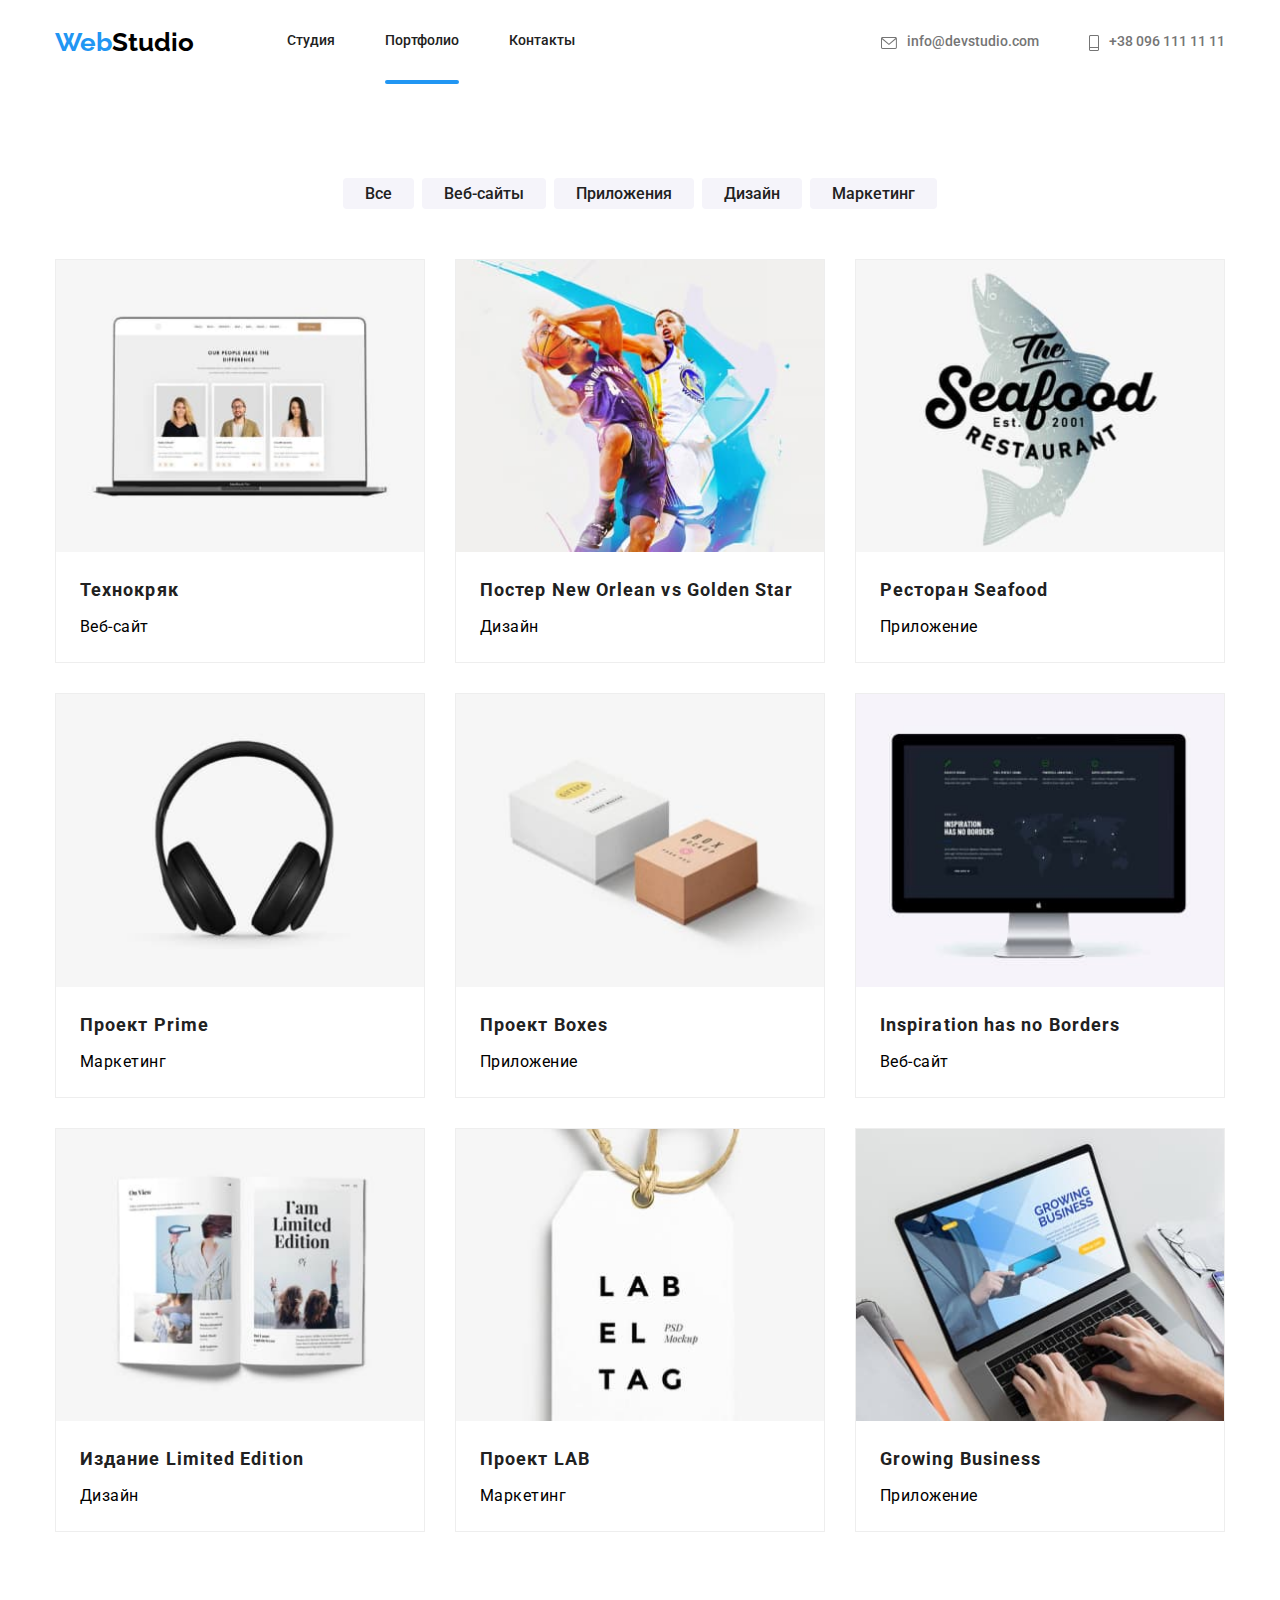
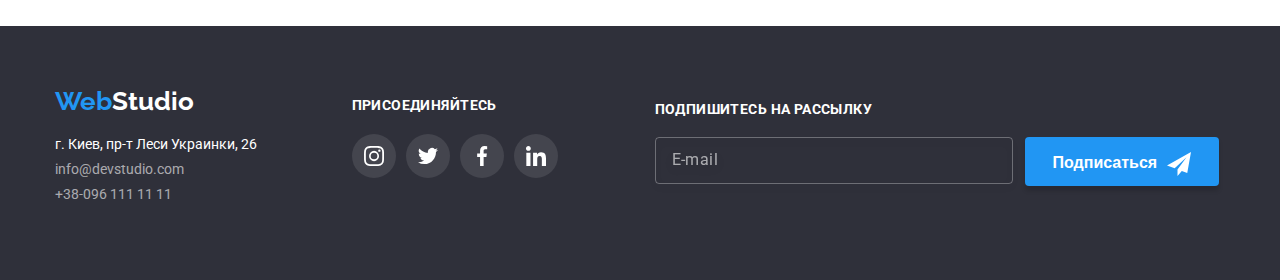
==== commit 3d947899: "my seven commit" ====
--- a/portfolio.html
+++ b/portfolio.html
@@ -4,7 +4,7 @@
     <meta charset="UTF-8">
     <meta name="viewport" content="width=device-width, initial-scale=1.0">
     <link rel="stylesheet" href="./css/normolize.css">
-    <link rel="stylesheet" href="./css/style.css">
+    <link rel="stylesheet" href="./css/main.min.css">
     <link rel="preconnect" href="https://fonts.gstatic.com">
     <link href="https://fonts.googleapis.com/css2?family=Raleway:wght@700&family=Roboto:wght@400;500;700;900&display=swap" rel="stylesheet">
     <title>WebStudio</title>
--- a/css/main.min.css
+++ b/css/main.min.css
@@ -0,0 +1,2 @@
+:root{--white-text: #FFFFFF;--blue-text: #2196F3;--grey-text: #757575;--graphite-text: #212121;--black-text: #000000;--grey-text-op60: rgba(255, 255, 255, 0.6);--back-gray: #2F303A;--back-white: #E5E5E5;--back-gray-light: #F5F4FA;--transition-250: 250ms cubic-bezier(0.4, 0, 0.2, 1)}*{margin:0;padding:0;-webkit-box-sizing:border-box;box-sizing:border-box}ul{list-style:none;margin:0;padding:0}img{max-width:100%;display:block}a{text-decoration:none}li{text-decoration:none;margin:0}body{font-family:'Roboto', sans-serif}.container{width:1200px;padding:0 15px;margin:0 auto}.header{position:-webkit-sticky;position:sticky;top:-1px;background:var(--white-text);border-bottom:1px;border-color:var(--blue-text);z-index:1}.header .container{display:-webkit-box;display:-ms-flexbox;display:flex;-webkit-box-align:center;-ms-flex-align:center;align-items:center}.header-nav,.header-nav__list,.contacts-list{display:-webkit-box;display:-ms-flexbox;display:flex}.header-nav{-webkit-box-align:center;-ms-flex-align:center;align-items:center}.header-nav__list{margin-left:93px}.header-nav__list a,.contacts-list a{display:block;padding:32px 0}.header-nav__list li:not(:last-child){margin-right:50px}.logo{font-family:Raleway;font-style:normal;font-weight:bold;color:var(--black-text);font-size:26px}.logo-blue{font-family:Raleway;font-style:normal;font-weight:bold;color:var(--blue-text);font-size:26px}.header-nav__isActive{color:var(--blue-text);-webkit-transition:var(--transition-250);transition:var(--transition-250)}.header-nav__isActive::after{display:block;content:"";height:4px;background:var(--blue-text);border-radius:2px;-webkit-transition:var(--transition-250);transition:var(--transition-250)}.header-nav__link{font-style:normal;font-weight:500;font-size:14px;color:var(--graphite-text);padding:32px 0;-webkit-transition:var(--transition-250);transition:var(--transition-250)}.header-nav__link:focus,.header-nav__link:hover{font-style:normal;font-weight:500;font-size:14px;color:var(--blue-text);-webkit-transition:var(--transition-250);transition:var(--transition-250)}.contacts-list__link{font-style:normal;font-weight:500;font-size:14px;color:var(--grey-text);-webkit-transition:var(--transition-250);transition:var(--transition-250)}.contacts-list{display:-webkit-box;display:-ms-flexbox;display:flex;margin-left:auto;margin-right:0;-webkit-transition:var(--transition-250);transition:var(--transition-250)}.contacts-list li:last-child{margin-left:50px}.contacts-list .contacts-list__link .contacts-list__mail,.contacts-list__tel{fill:currentColor;vertical-align:middle;margin-right:10px}.contacts-list__link:focus,.contacts-list__link:hover{font-style:normal;font-weight:500;font-size:14px;color:var(--blue-text);-webkit-transition:var(--transition-250);transition:var(--transition-250)}.hero__diacription{text-transform:uppercase;font-style:normal;font-weight:900;font-size:44px;color:var(--white-text);text-align:center;letter-spacing:0.06em;margin-bottom:30px}.order{font-style:normal;font-weight:bold;font-size:16px;color:var(--white-text);background:var(--blue-text);border-radius:4px;padding:10px 32px;border-width:0;-webkit-transition:var(--transition-250);transition:var(--transition-250)}.order:focus,.order:hover{-webkit-box-shadow:0px 4px 4px rgba(0,0,0,0.15);box-shadow:0px 4px 4px rgba(0,0,0,0.15);border-radius:4px;-webkit-transition:var(--transition-250);transition:var(--transition-250);outline:none;border:none}.hero{background-image:-webkit-gradient(linear, left top, right top, from(rgba(47,48,58,0.4)), to(rgba(47,48,58,0.4))),url(../images/hat.jpg);background-image:linear-gradient(to right, rgba(47,48,58,0.4), rgba(47,48,58,0.4)),url(../images/hat.jpg);background-repeat:no-repeat;background-size:cover;background-position:center;max-width:1600px;margin-right:auto;margin-left:auto;text-align:center;padding-top:200px;padding-bottom:200px}.features__box{display:-webkit-box;display:-ms-flexbox;display:flex;-webkit-box-pack:center;-ms-flex-pack:center;justify-content:center;-webkit-box-align:center;-ms-flex-align:center;align-items:center;width:100%;background-color:#f5f4fa;border-radius:4px;margin-bottom:30px}.features{padding-top:94px;padding-bottom:94px}.features__list{display:-webkit-box;display:-ms-flexbox;display:flex}.features__item:not(:last-child){margin-right:30px}.features__title{text-transform:uppercase;font-style:normal;font-weight:bold;font-size:14px;line-height:1.19;letter-spacing:0.03em;color:var(--graphite-text);margin-bottom:10px}.features__description{font-family:Roboto;font-style:normal;font-weight:normal;font-size:14px;line-height:1.71;color:var(--grey-text);letter-spacing:0.03em}.specialization{padding-bottom:94px}.specialization__title{font-family:Roboto;font-style:normal;font-weight:bold;font-size:36px;text-align:center;line-height:1.17;letter-spacing:0.03em;color:var(--graphite-text);margin-bottom:50px}.specialization__list{display:-webkit-box;display:-ms-flexbox;display:flex}.specialization__list li:not(:last-child){margin-right:30px}.specialization__thumb{position:relative}.specialization__description{position:absolute;width:100%;left:0;bottom:0;background:rgba(47,48,58,0.8);padding:27px 82px}.specialization__description h3{font-family:Roboto;font-style:normal;font-weight:bold;font-size:14px;line-height:1.14;text-align:center;letter-spacing:0.03em;text-transform:uppercase;color:var(--white-text)}.team{background:var(--back-gray-light);padding-top:94px;padding-bottom:94px}.team__title{font-style:normal;font-weight:bold;font-size:36px;color:var(--graphite-text);margin-bottom:50px;text-align:center}.team__item{background:var(--white-text);-webkit-box-shadow:0px 1px 3px rgba(0,0,0,0.12),0px 1px 1px rgba(0,0,0,0.14),0px 2px 1px rgba(0,0,0,0.2);box-shadow:0px 1px 3px rgba(0,0,0,0.12),0px 1px 1px rgba(0,0,0,0.14),0px 2px 1px rgba(0,0,0,0.2);border-radius:0px 0px 4px 4px}.team__list{display:-webkit-box;display:-ms-flexbox;display:flex}.team__item:not(:last-child){margin-right:30px}.team__container{padding-top:30px;padding-bottom:30px}.team__name{font-style:normal;font-weight:500;font-size:16px;color:var(--graphite-text);text-align:center;line-height:1.19;letter-spacing:0.03em;margin-bottom:10px}.team__specialty{font-style:normal;font-weight:normal;font-size:16px;color:var(--grey-text);text-align:center;line-height:1.19;letter-spacing:0.03em;margin-bottom:16px}.socials{display:-webkit-box;display:-ms-flexbox;display:flex;-webkit-box-align:center;-ms-flex-align:center;align-items:center;-webkit-box-pack:center;-ms-flex-pack:center;justify-content:center}.socials__item{margin-right:10px}.socials__item:last-child{margin-right:0px}.socials__link{width:44px;height:44px;display:block;background:var(--white-text);border-radius:50%;-webkit-transition:var(--transition-250);transition:var(--transition-250)}.socials__link:focus .socials__icon,.socials__link:hover .socials__icon{background:var(--blue-text);fill:var(--white-text)}.socials__icon{width:100%;height:100%;fill:#afb1b8;border-radius:50%;-webkit-transition:var(--transition-250);transition:var(--transition-250)}.footer-socials .socials__link{background:rgba(255,255,255,0.1)}.footer-socials .socials__icon{fill:var(--white-text)}.clients{padding:94px 0}.clients__title{margin-bottom:50px;font-family:Roboto;font-style:normal;font-weight:bold;font-size:36px;text-align:center;line-height:1.17;letter-spacing:0.03em;color:var(--graphite-text)}.clients__link{display:-webkit-box;display:-ms-flexbox;display:flex;-webkit-box-pack:center;-ms-flex-pack:center;justify-content:center;-webkit-box-align:center;-ms-flex-align:center;align-items:center;width:100%;height:90px;border:1px solid #afb1b8;border-radius:4px;color:#afb1b8;-webkit-transition:var(--transition-250);transition:var(--transition-250)}.clients__link:hover,.clients__link:focus{border-color:var(--blue-text);color:var(--blue-text);-webkit-transition:var(--transition-250);transition:var(--transition-250)}.clients__icon-customer{fill:currentColor}.clients__list{display:-webkit-box;display:-ms-flexbox;display:flex}.clients__item{-ms-flex-preferred-size:170px;flex-basis:170px;max-width:170px}.clients__item:not(:last-child){margin-right:30px}.portfolio{padding:94px 0}.portfolio__title{display:none}.portfolio__list{display:-webkit-box;display:-ms-flexbox;display:flex;width:100%}.portfolio__list{display:-webkit-box;display:-ms-flexbox;display:flex;margin-bottom:50px;-webkit-box-pack:center;-ms-flex-pack:center;justify-content:center}.portfolio__li:not(:last-child){margin-right:8px}.portfolio__button:focus,.portfolio__button:hover{font-family:inherit;font-style:normal;font-weight:500;font-size:16px;color:var(--white-text);background:var(--blue-text);border-radius:4px;-webkit-box-shadow:0px 3px 1px rgba(0,0,0,0.1),0px 1px 2px rgba(0,0,0,0.08),0px 2px 2px rgba(0,0,0,0.12);box-shadow:0px 3px 1px rgba(0,0,0,0.1),0px 1px 2px rgba(0,0,0,0.08),0px 2px 2px rgba(0,0,0,0.12);border-radius:4px;-webkit-transition:var(--transition-250);transition:var(--transition-250)}.portfolio__button:active{font-family:inherit;font-style:normal;font-weight:500;font-size:16px;color:var(--white-text);background:var(--blue-text);-webkit-box-shadow:0px 3px 1px rgba(0,0,0,0.1),0px 1px 2px rgba(0,0,0,0.08),0px 2px 2px rgba(0,0,0,0.12);box-shadow:0px 3px 1px rgba(0,0,0,0.1),0px 1px 2px rgba(0,0,0,0.08),0px 2px 2px rgba(0,0,0,0.12);border-radius:4px}.portfolio__button{font-family:inherit;font-style:normal;font-weight:500;font-size:16px;color:var(--graphite-text);background:var(--back-gray-light);border-radius:4px;padding:6px 22px;outline:none;border:none;-webkit-transition:var(--transition-250);transition:var(--transition-250)}.portfolio__button,.portfolio__button:active,.portfolio__button:focus{outline:none;border:none}.portfolio__button:focus{color:var(--white-text)}.portfolio__button:focus{background:var(--blue-text)}.working__title{font-style:normal;font-weight:bold;font-size:18px;color:var(--graphite-text);line-height:2;letter-spacing:0.06em;margin-bottom:4px;text-align:left;max-width:370px}.working__description{font-style:normal;font-weight:normal;font-size:16px;color:var(--gray-text);line-height:1.87;letter-spacing:0.03em;text-align:left;max-width:370px}.working__section{padding:20px 24px}.container .working{display:-webkit-box;display:-ms-flexbox;display:flex;-ms-flex-wrap:wrap;flex-wrap:wrap}.working__card{background:var(--white-text);border:1px solid #EEEEEE;-webkit-box-sizing:border-box;box-sizing:border-box;max-width:370px;-webkit-transition:var(--transition-250);transition:var(--transition-250)}.working__card:focus,.working__card:hover{-webkit-box-shadow:0px 1px 1px rgba(0,0,0,0.12),0px 4px 4px rgba(0,0,0,0.06),1px 4px 6px rgba(0,0,0,0.16);box-shadow:0px 1px 1px rgba(0,0,0,0.12),0px 4px 4px rgba(0,0,0,0.06),1px 4px 6px rgba(0,0,0,0.16);-webkit-transition:var(--transition-250);transition:var(--transition-250)}.working{margin-left:-30px;margin-top:-30px}.working__card{-ms-flex-preferred-size:calc(100%/3-30px);flex-basis:calc(100%/3-30px);margin-left:30px;margin-top:30px}.working__thumb{position:relative;overflow:hidden;-webkit-transition:var(--transition-250);transition:var(--transition-250)}.working__thumb::before{content:"";position:absolute;left:0;top:0;width:100%;height:100%;background:rgba(33,150,243,0.9);opacity:0;-webkit-transform:translateY(100%);transform:translateY(100%);-webkit-transition:var(--transition-250);transition:var(--transition-250)}.working__text{position:absolute;left:0;top:0;width:100%;height:100%;margin:0;padding:63px 24px;color:var(--white-text);font-weight:400;font-size:18px;line-height:1.56;opacity:0;-webkit-transform:translateY(100%);transform:translateY(100%)}.working__card:focus .working__thumb::before,.working__card:hover .working__thumb::before{opacity:1;-webkit-transition:var(--transition-250);transition:var(--transition-250);-webkit-transform:translateY(0);transform:translateY(0)}.working__card:focus .working__text,.working__card:hover .working__text{opacity:1;-webkit-transition:var(--transition-250);transition:var(--transition-250);-webkit-transform:translateY(0);transform:translateY(0)}footer{padding:60px 0;display:-webkit-box;display:-ms-flexbox;display:flex;background:var(--back-gray)}.footer-left{width:25%;display:inline-block}.logo-footer{display:block;font-family:Raleway;font-style:normal;font-weight:bold;font-size:26px;color:var(--white-text);margin-bottom:20px}.adress{font-style:normal;font-weight:normal;font-size:14px;color:var(--white-text)}.footer-contacts{font-style:normal;font-weight:normal;font-size:14px;color:var(--grey-text-op60);display:-webkit-box;display:-ms-flexbox;display:flex;-webkit-box-orient:vertical;-webkit-box-direction:normal;-ms-flex-direction:column;flex-direction:column;padding-top:9px}.footer-socials{vertical-align:top;display:inline-block;padding-top:12px}.footer-socials__title{font-family:Roboto;font-style:normal;font-weight:bold;font-size:14px;line-height:1.14;letter-spacing:0.03em;text-transform:uppercase;color:var(--white-text);margin-bottom:20px}.modal-sign{position:fixed;top:0;left:0;width:100%;height:100%;background:rgba(0,0,0,0.2);-webkit-transition:var(--transition-250);transition:var(--transition-250);z-index:2}.modal-sign.is-hidden{opacity:0;pointer-events:none}.modal-sign.is-hidden .modal{-webkit-transform:translate(-300%, -50%);transform:translate(-300%, -50%);-webkit-transition:var(--transition-250);transition:var(--transition-250)}.modal{position:absolute;top:50%;left:50%;-webkit-transform:translate(-50%, -50%);transform:translate(-50%, -50%);max-width:528px;width:100%;background-color:var(--white-text);padding:40px;max-height:100vh;overflow-y:auto;-webkit-box-shadow:0px 1px 3px rgba(0,0,0,0.12),0px 1px 1px rgba(0,0,0,0.14),0px 2px 1px rgba(0,0,0,0.2);box-shadow:0px 1px 3px rgba(0,0,0,0.12),0px 1px 1px rgba(0,0,0,0.14),0px 2px 1px rgba(0,0,0,0.2);border-radius:4px;-webkit-transition:var(--transition-250);transition:var(--transition-250)}.modal__btn{position:absolute;top:8px;right:8px;display:-webkit-box;display:-ms-flexbox;display:flex;-webkit-box-align:center;-ms-flex-align:center;align-items:center;-webkit-box-pack:center;-ms-flex-pack:center;justify-content:center;width:30px;height:30px;margin-left:auto;background:var(--white-text);border:1px solid rgba(0,0,0,0.1);-webkit-box-sizing:border-box;box-sizing:border-box;border-radius:100%}.modal__icon-close{fill:black;margin:0;padding:0;width:18px;height:18px;cursor:pointer}.modal__icon-close:hover,.modal__icon-close:focus{fill:var(--blue-text)}.modal__form{max-width:448px}.modal__input{width:100%;border:1px solid rgba(33,33,33,0.2);-webkit-box-sizing:border-box;box-sizing:border-box;border-radius:4px;font-family:inherit;font-size:12px;line-height:1.167;letter-spacing:0.01em;color:var(--gray-text);padding:12px 42px}.modal__group{display:-webkit-box;display:-ms-flexbox;display:flex;-webkit-box-orient:vertical;-webkit-box-direction:normal;-ms-flex-direction:column;flex-direction:column;margin-bottom:10px}.modal__label{display:-webkit-box;display:-ms-flexbox;display:flex;-webkit-box-orient:vertical;-webkit-box-direction:normal;-ms-flex-direction:column;flex-direction:column;margin-bottom:4px;font-size:12px;line-height:1.167;letter-spacing:0.01em;color:var(--gray-text)}.modal__form-title{display:-webkit-box;display:-ms-flexbox;display:flex;font-family:Roboto;font-style:normal;font-weight:bold;font-size:20px;line-height:1.15;text-align:center;letter-spacing:0.03em;color:var(--graphite-text);margin-bottom:12px}.modal__input-wrapper{position:relative}.modal__icon{position:absolute;top:50%;left:12px;-webkit-transform:translateY(-50%);transform:translateY(-50%);cursor:pointer}.modal__icon:focus,.modal__icon:hover{fill:var(--blue-text)}.modal__input:focus{outline:none;border:1px solid var(--blue-text)}.modal__input:focus ~ .modal__icon{fill:var(--blue-text)}.modal__feedback{width:100%;border:1px solid rgba(33,33,33,0.2);-webkit-box-sizing:border-box;box-sizing:border-box;border-radius:4px;font-family:inherit;font-size:12px;line-height:1.167;letter-spacing:0.01em;color:var(--gray-text)}.modal__feedback:focus{outline:none;border:1px solid var(--blue-text)}.modal__checkbox-input{-webkit-appearance:none;position:absolute}.modal__checkbox-span{display:inline-block;width:16px;height:15px;margin-right:7px;border:2px solid var(--graphite-text);border-radius:2px;cursor:pointer;-webkit-box-align:center;-ms-flex-align:center;align-items:center}.modal__checkbox-input:checked+.modal__checkbox-span{border-color:transparent;background-color:var(--blue-text);background-image:url(../images/check-on.svg);background-size:contain;background-origin:border-box}.modal__checkbox-label{display:-webkit-box;display:-ms-flexbox;display:flex;-webkit-box-align:center;-ms-flex-align:center;align-items:center}.modal__submit{display:-webkit-box;display:-ms-flexbox;display:flex;position:relative;left:50%;-webkit-transform:translate(-50%, 0);transform:translate(-50%, 0);font-style:normal;font-weight:bold;font-size:16px;color:var(--white-text);background:var(--blue-text);border-radius:4px;padding:10px 55px;border-width:0;-webkit-box-shadow:0px 4px 4px rgba(0,0,0,0.15);box-shadow:0px 4px 4px rgba(0,0,0,0.15);cursor:pointer}.modal__agreement{font-style:normal;font-weight:normal;font-size:14px;line-height:24px;letter-spacing:0.03em;color:var(--gray-text)}.modal__agreement-link{font-family:Roboto;font-style:normal;font-weight:normal;font-size:14px;line-height:1.714;letter-spacing:0.03em;-webkit-text-decoration-line:underline;text-decoration-line:underline;color:var(--blue-text)}.modal__feedback{display:-webkit-box;display:-ms-flexbox;display:flex;height:120px;padding:12px 16px;border:1px solid rgba(33,33,33,0.2);border-radius:4px;resize:none;margin-top:4px}::-webkit-input-placeholder{position:relative;top:0;font-size:12px;line-height:14px;letter-spacing:0.01em;color:rgba(117,117,117,0.5)}:-ms-input-placeholder{position:relative;top:0;font-size:12px;line-height:14px;letter-spacing:0.01em;color:rgba(117,117,117,0.5)}::-ms-input-placeholder{position:relative;top:0;font-size:12px;line-height:14px;letter-spacing:0.01em;color:rgba(117,117,117,0.5)}::placeholder{position:relative;top:0;font-size:12px;line-height:14px;letter-spacing:0.01em;color:rgba(117,117,117,0.5)}.join{display:inline-block;margin-left:93px;-webkit-transform:translate(0, -40%);transform:translate(0, -40%)}.join__item{font-size:14px;line-height:1.142;letter-spacing:0.03em;text-transform:uppercase;color:var(--white-text);margin-bottom:20px}.join__form{display:-webkit-box;display:-ms-flexbox;display:flex}.join__input{width:100%;background-color:transparent;max-width:295px;padding:15px 16px;border:none;outline:none;color:var(--white-text)}.join__input::-webkit-input-placeholder{font-family:Roboto;font-style:normal;font-weight:normal;font-size:16px;line-height:1.25;display:-webkit-box;display:flex;-webkit-box-align:center;align-items:center;letter-spacing:0.03em;color:var(--grey-text-op60)}.join__input:-ms-input-placeholder{font-family:Roboto;font-style:normal;font-weight:normal;font-size:16px;line-height:1.25;display:-ms-flexbox;display:flex;-ms-flex-align:center;align-items:center;letter-spacing:0.03em;color:var(--grey-text-op60)}.join__input::-ms-input-placeholder{font-family:Roboto;font-style:normal;font-weight:normal;font-size:16px;line-height:1.25;display:-ms-flexbox;display:flex;-ms-flex-align:center;align-items:center;letter-spacing:0.03em;color:var(--grey-text-op60)}.join__input::placeholder{font-family:Roboto;font-style:normal;font-weight:normal;font-size:16px;line-height:1.25;display:-webkit-box;display:-ms-flexbox;display:flex;-webkit-box-align:center;-ms-flex-align:center;align-items:center;letter-spacing:0.03em;color:var(--grey-text-op60)}.join__input-wrapper{width:358px;border:1px solid rgba(255,255,255,0.3);-webkit-box-sizing:border-box;box-sizing:border-box;-webkit-filter:drop-shadow(0px 4px 4px rgba(0,0,0,0.15));filter:drop-shadow(0px 4px 4px rgba(0,0,0,0.15));border-radius:4px;font-family:inherit;font-style:normal;font-weight:normal;font-size:16px;line-height:1.25;-webkit-box-align:center;-ms-flex-align:center;align-items:center;letter-spacing:0.03em;color:var(--white-text)}.join__button{display:-webkit-box;display:-ms-flexbox;display:flex;position:relative;margin-left:12px;padding:10px 28px;font-style:normal;font-weight:bold;font-size:16px;color:var(--white-text);border-width:0;background:var(--blue-text);-webkit-box-shadow:0px 4px 4px rgba(0,0,0,0.15);box-shadow:0px 4px 4px rgba(0,0,0,0.15);border-radius:4px;cursor:pointer}.join__button-title{margin-right:10px;margin-top:7px}.join__icon{padding:0;margin-top:5px}
+/*# sourceMappingURL=main.min.css.map */